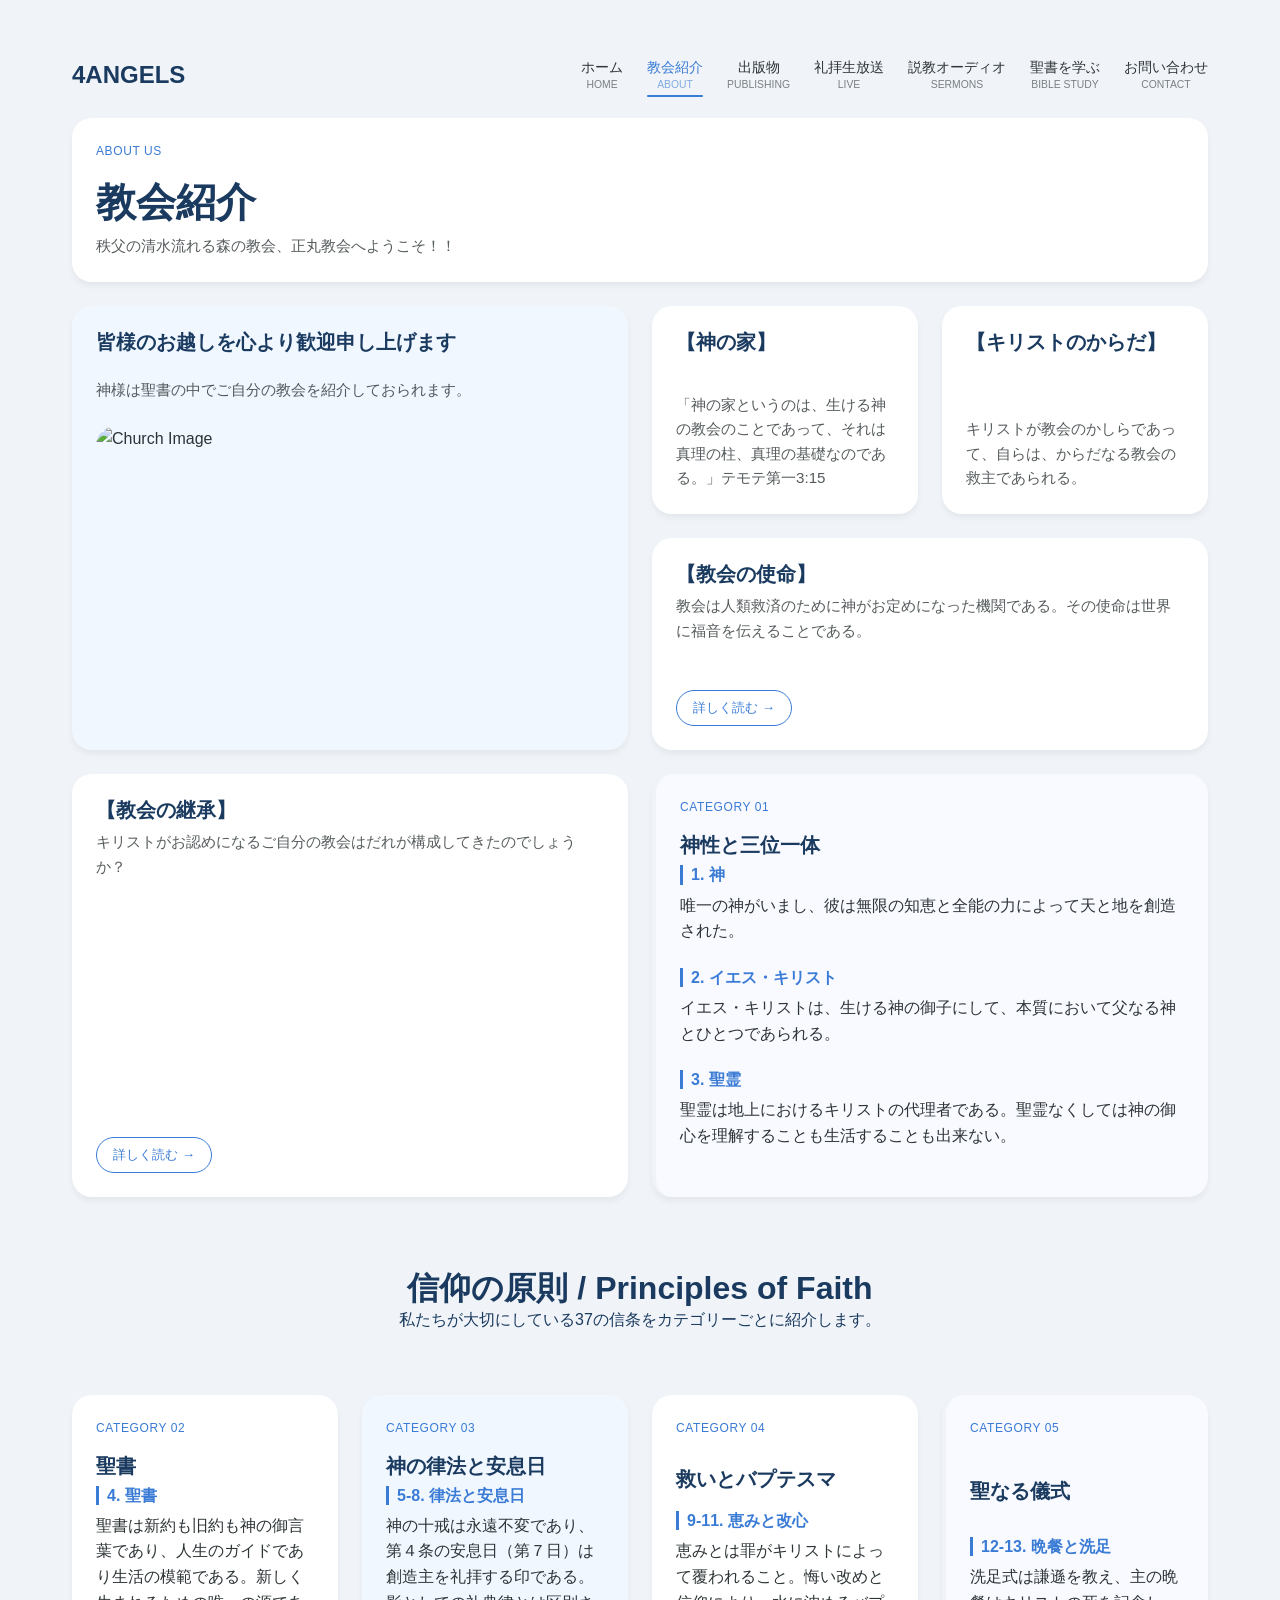
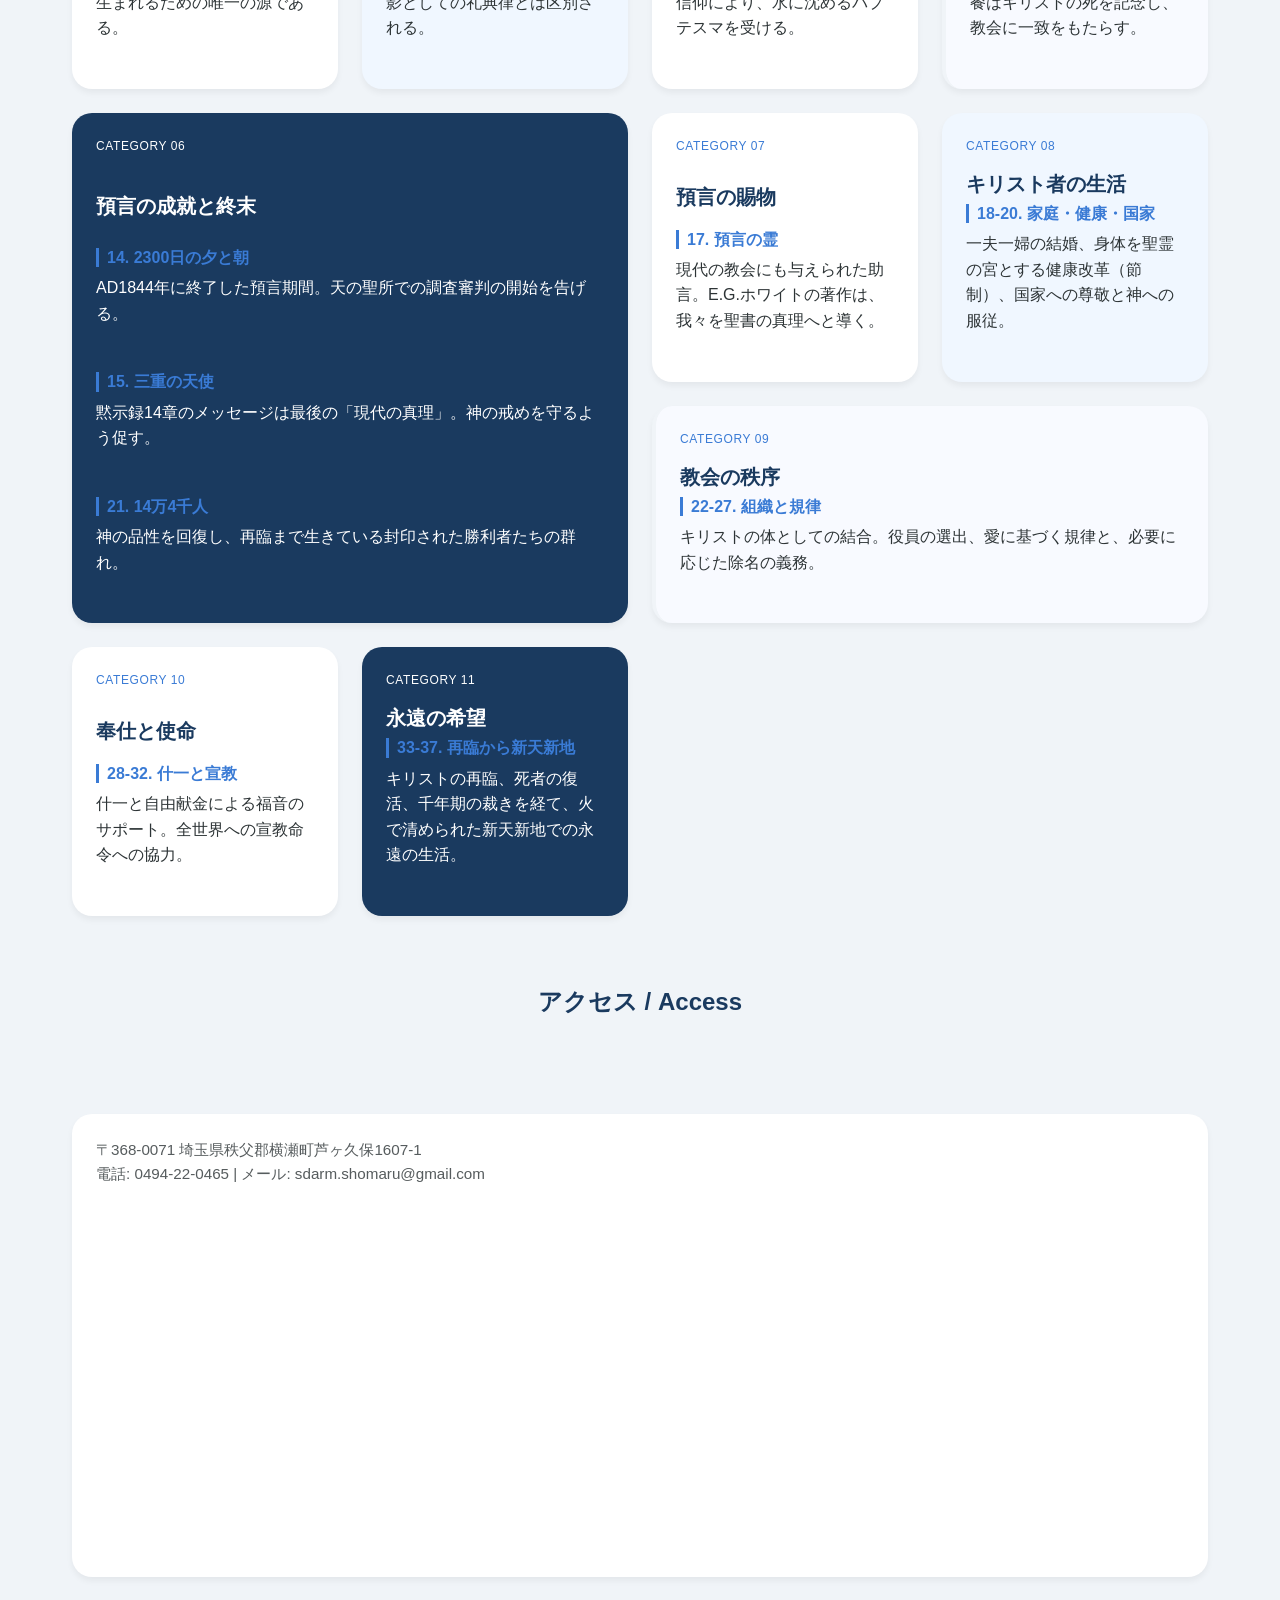
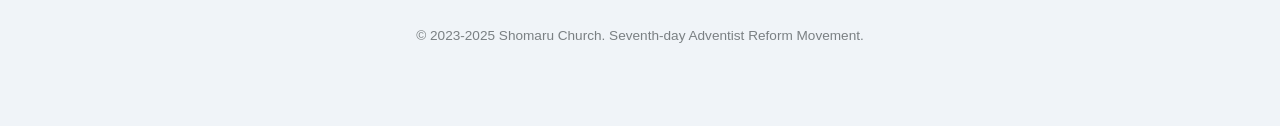
==== about.html @ 918a6962 "🎨 Palette: Add active state to navigation links Co-authored-by: Alartist40 <219597649+Alartist40@use" ====
<!DOCTYPE html>
<html lang="ja">
<head>
    <meta charset="UTF-8">
    <meta name="viewport" content="width=device-width, initial-scale=1.0">
    <title>教会紹介 | About Us - 正丸教会</title>
    <link rel="stylesheet" href="css/base.css">
    <link rel="stylesheet" href="css/layout.css">
    <link rel="stylesheet" href="css/components.css">
    <link rel="preconnect" href="https://fonts.googleapis.com">
    <link rel="preconnect" href="https://fonts.gstatic.com" crossorigin>
    <link href="https://fonts.googleapis.com/css2?family=Shippori+Mincho:wght@400;700&display=swap" rel="stylesheet">
    <style>
        .principle-item {
            margin-bottom: 1.5rem;
        }
        .principle-item h4 {
            color: var(--secondary-color);
            border-left: 3px solid var(--secondary-color);
            padding-left: 0.5rem;
            margin-bottom: 0.5rem;
        }
        .section-header {
            grid-column: span 4;
            margin-top: 3rem;
            margin-bottom: 1rem;
            color: var(--primary-color);
            text-align: center;
        }
        @media (max-width: 992px) {
            .section-header { grid-column: span 2; }
        }
        @media (max-width: 600px) {
            .section-header { grid-column: span 1; }
        }
    </style>
</head>
<body>
    <div class="container">
        <header class="main-header">
            <nav class="main-nav" aria-label="Main Navigation">
                <a href="index.html" class="nav-logo">4ANGELS</a>
                <button class="menu-toggle" aria-label="Toggle Menu" aria-expanded="false">
                    <span></span>
                    <span></span>
                    <span></span>
                </button>
                <ul class="nav-links">
                    <li><a href="index.html" class="nav-link">ホーム<span class="en">Home</span></a></li>
                    <li><a href="about.html" class="nav-link active" aria-current="page">教会紹介<span class="en">About</span></a></li>
                    <li><a href="publishing.html" class="nav-link">出版物<span class="en">Publishing</span></a></li>
                    <li><a href="live.html" class="nav-link">礼拝生放送<span class="en">Live</span></a></li>
                    <li><a href="audio.html" class="nav-link">説教オーディオ<span class="en">Sermons</span></a></li>
                    <li><a href="study.html" class="nav-link">聖書を学ぶ<span class="en">Bible Study</span></a></li>
                    <li><a href="contact.html" class="nav-link">お問い合わせ<span class="en">Contact</span></a></li>
                </ul>
            </nav>
        </header>

        <main class="bento-grid">
            <!-- Title Tile -->
            <section class="bento-tile span-4">
                <span class="tile-category">About Us</span>
                <h1 class="tile-title" style="font-size: 2.5rem;">教会紹介</h1>
                <p class="tile-description">秩父の清水流れる森の教会、正丸教会へようこそ！！</p>
            </section>

            <!-- Main Intro -->
            <section class="bento-tile span-2 row-2 tile-blue-tint">
                <h2 class="tile-title">皆様のお越しを心より歓迎申し上げます</h2>
                <p class="tile-description" style="margin-top: 1rem;">神様は聖書の中でご自分の教会を紹介しておられます。</p>
                <img src="https://4angels.jp/wp-content/uploads/2023/07/IMG_1026.jpg" alt="Church Image" style="margin-top: 1.5rem; border-radius: var(--radius); width: 100%; object-fit: cover; height: 300px;">
            </section>

            <!-- Mission: House of God -->
            <section class="bento-tile">
                <h3 class="tile-title">【神の家】</h3>
                <p class="tile-description">「神の家というのは、生ける神の教会のことであって、それは真理の柱、真理の基礎なのである。」テモテ第一3:15</p>
            </section>

            <!-- Mission: Body of Christ -->
            <section class="bento-tile">
                <h3 class="tile-title">【キリストのからだ】</h3>
                <p class="tile-description">キリストが教会のかしらであって、自らは、からだなる教会の救主であられる。</p>
            </section>

            <!-- Mission: Church Mission -->
            <section class="bento-tile span-2" id="tile-mission">
                <h3 class="tile-title">【教会の使命】</h3>
                <p class="tile-description">教会は人類救済のために神がお定めになった機関である。その使命は世界に福音を伝えることである。</p>
                <div class="tile-footer">
                    <button class="btn-more toggle-btn" data-target="tile-mission">詳しく読む →</button>
                </div>
                <div class="disclosure-content">
                    <p>「それは今、天上にあるもろもろの支配や権威が、教会をとおして、神の多種多様な知恵を知るに至るためであって、わたしたちの主キリスト・イエスにあって実現された神の永遠の目的にそうものである。」エペソ3:10, 11</p>
                    <p>「教会は人類救済のために神がお定めになった機関である。教会は奉仕するために組織された。その使命は世界に福音を伝えることである。教会を通して神の満ちあふれる豊かさを世界に反映させることが、神のはじめからのご計画であった。暗やみから驚くべき光に招き入れられた教会員たちは、神の栄光をあらわさなければならない。教会はキリストの恵みに富んだ宝庫であり、教会を通して神の愛がついには『天上にあるもろもろの支配や権威』に対してさえも十分明らかに示されるのである（エペソ3:10）。……</p>
                </div>
            </section>

            <!-- Succession -->
            <section class="bento-tile span-2" id="tile-succession">
                <h3 class="tile-title">【教会の継承】</h3>
                <p class="tile-description">キリストがお認めになるご自分の教会はだれが構成してきたのでしょうか？</p>
                <div class="tile-footer">
                    <button class="btn-more toggle-btn" data-target="tile-succession">詳しく読む →</button>
                </div>
                <div class="disclosure-content">
                    <p>神様が世のはじめから持っておられる教会は、どのように継承されてきたのでしょうか？</p>
                    <p>自分たちこそ、神の民だと自称していた人々に、イエス様は次のように言われました。「もしアブラハムの子であるなら、アブラハムのわざをするがよい」（ヨハネ8:39）。キリストがお認めになるご自分の教会はだれが構成してきたのでしょうか？</p>
                    <p>「天から下ってきたパンは、先祖たちが食べたが死んでしまったようなものではない。このパンを食べる者は、いつまでも生きるであろう」。与えられたみ言葉を受け入れて残る者たちがこのお方の教会を構成してきたのです。</p>
                </div>
            </section>

            <div class="section-header">
                <h2 style="font-size: 2rem;">信仰の原則 / Principles of Faith</h2>
                <p>私たちが大切にしている37の信条をカテゴリーごとに紹介します。</p>
            </div>

            <!-- 1. Divine Nature -->
            <article class="bento-tile span-2 tile-accent-tint">
                <span class="tile-category">Category 01</span>
                <h3 class="tile-title">神性と三位一体</h3>
                <div class="principle-item">
                    <h4>1. 神</h4>
                    <p>唯一の神がいまし、彼は無限の知恵と全能の力によって天と地を創造された。</p>
                </div>
                <div class="principle-item">
                    <h4>2. イエス・キリスト</h4>
                    <p>イエス・キリストは、生ける神の御子にして、本質において父なる神とひとつであられる。</p>
                </div>
                <div class="principle-item">
                    <h4>3. 聖霊</h4>
                    <p>聖霊は地上におけるキリストの代理者である。聖霊なくしては神の御心を理解することも生活することも出来ない。</p>
                </div>
            </article>

            <!-- 2. The Word -->
            <article class="bento-tile span-1">
                <span class="tile-category">Category 02</span>
                <h3 class="tile-title">聖書</h3>
                <div class="principle-item">
                    <h4>4. 聖書</h4>
                    <p>聖書は新約も旧約も神の御言葉であり、人生のガイドであり生活の模範である。新しく生まれるための唯一の源である。</p>
                </div>
            </article>

            <!-- 3. The Law -->
            <article class="bento-tile span-1 tile-blue-tint">
                <span class="tile-category">Category 03</span>
                <h3 class="tile-title">神の律法と安息日</h3>
                <div class="principle-item">
                    <h4>5-8. 律法と安息日</h4>
                    <p>神の十戒は永遠不変であり、第４条の安息日（第７日）は創造主を礼拝する印である。影としての礼典律とは区別される。</p>
                </div>
            </article>

            <!-- 4. Salvation -->
            <article class="bento-tile span-1">
                <span class="tile-category">Category 04</span>
                <h3 class="tile-title">救いとバプテスマ</h3>
                <div class="principle-item">
                    <h4>9-11. 恵みと改心</h4>
                    <p>恵みとは罪がキリストによって覆われること。悔い改めと信仰により、水に沈めるバプテスマを受ける。</p>
                </div>
            </article>

            <!-- 5. Rites -->
            <article class="bento-tile span-1 tile-accent-tint">
                <span class="tile-category">Category 05</span>
                <h3 class="tile-title">聖なる儀式</h3>
                <div class="principle-item">
                    <h4>12-13. 晩餐と洗足</h4>
                    <p>洗足式は謙遜を教え、主の晩餐はキリストの死を記念し、教会に一致をもたらす。</p>
                </div>
            </article>

            <!-- 6. Prophecy -->
            <article class="bento-tile span-2 row-2 tile-dark">
                <span class="tile-category">Category 06</span>
                <h3 class="tile-title">預言の成就と終末</h3>
                <div class="principle-item">
                    <h4>14. 2300日の夕と朝</h4>
                    <p>AD1844年に終了した預言期間。天の聖所での調査審判の開始を告げる。</p>
                </div>
                <div class="principle-item">
                    <h4>15. 三重の天使</h4>
                    <p>黙示録14章のメッセージは最後の「現代の真理」。神の戒めを守るよう促す。</p>
                </div>
                <div class="principle-item">
                    <h4>21. 14万4千人</h4>
                    <p>神の品性を回復し、再臨まで生きている封印された勝利者たちの群れ。</p>
                </div>
            </article>

            <!-- 7. Spiritual Gifts -->
            <article class="bento-tile span-1">
                <span class="tile-category">Category 07</span>
                <h3 class="tile-title">預言の賜物</h3>
                <div class="principle-item">
                    <h4>17. 預言の霊</h4>
                    <p>現代の教会にも与えられた助言。E.G.ホワイトの著作は、我々を聖書の真理へと導く。</p>
                </div>
            </article>

            <!-- 8. Living -->
            <article class="bento-tile span-1 tile-blue-tint">
                <span class="tile-category">Category 08</span>
                <h3 class="tile-title">キリスト者の生活</h3>
                <div class="principle-item">
                    <h4>18-20. 家庭・健康・国家</h4>
                    <p>一夫一婦の結婚、身体を聖霊の宮とする健康改革（節制）、国家への尊敬と神への服従。</p>
                </div>
            </article>

            <!-- 9. Church -->
            <article class="bento-tile span-2 tile-accent-tint">
                <span class="tile-category">Category 09</span>
                <h3 class="tile-title">教会の秩序</h3>
                <div class="principle-item">
                    <h4>22-27. 組織と規律</h4>
                    <p>キリストの体としての結合。役員の選出、愛に基づく規律と、必要に応じた除名の義務。</p>
                </div>
            </article>

            <!-- 10. Stewardship -->
            <article class="bento-tile span-1">
                <span class="tile-category">Category 10</span>
                <h3 class="tile-title">奉仕と使命</h3>
                <div class="principle-item">
                    <h4>28-32. 什一と宣教</h4>
                    <p>什一と自由献金による福音のサポート。全世界への宣教命令への協力。</p>
                </div>
            </article>

            <!-- 11. Hope -->
            <article class="bento-tile span-1 tile-dark">
                <span class="tile-category">Category 11</span>
                <h3 class="tile-title">永遠の希望</h3>
                <div class="principle-item">
                    <h4>33-37. 再臨から新天新地</h4>
                    <p>キリストの再臨、死者の復活、千年期の裁きを経て、火で清められた新天新地での永遠の生活。</p>
                </div>
            </article>

            <div class="section-header">
                <h2>アクセス / Access</h2>
            </div>

            <!-- Map -->
            <section class="bento-tile span-4 row-2">
                <div class="tile-description" style="margin-bottom: 1rem;">
                    〒368-0071 埼玉県秩父郡横瀬町芦ヶ久保1607-1<br>
                    電話: 0494-22-0465 | メール: sdarm.shomaru@gmail.com
                </div>
                <iframe src="https://www.google.com/maps/embed?pb=!1m18!1m12!1m3!1d769.4935678435997!2d139.15051526960332!3d35.96286399828111!2m3!1f0!2f0!3f0!3m2!1i1024!2i768!4f13.1!3m3!1m2!1s0x601eccc36af17951%3A0x287862fe4cfcc1bc!2sSeventh%20Day%20Adobenchisutokaikakuundoshomaru%20Church!5e1!3m2!1sko!2sjp!4v1690075946219!5m2!1sko!2sjp" width="100%" height="350" style="border:0; border-radius: var(--radius);" allowfullscreen="" loading="lazy"></iframe>
            </section>
        </main>

        <footer class="main-footer">
            <p>&copy; 2023-2025 Shomaru Church. Seventh-day Adventist Reform Movement.</p>
        </footer>
    </div>

    <script src="js/navigation.js"></script>
    <script src="js/interactions.js"></script>
</body>
</html>
---- css/base.css ----
:root {
    /* Color Palette */
    --primary-color: #1a3a5f;
    --secondary-color: #3a7bd5;
    --accent-color: #f0f4f8;
    --text-color: #2d3436;
    --bg-color: #ffffff;
    --tile-bg: #ffffff;
    --tile-shadow: rgba(0, 0, 0, 0.05);
    --tile-hover-shadow: rgba(0, 0, 0, 0.1);

    /* Typography */
    --font-ui: -apple-system, BlinkMacSystemFont, "Segoe UI", "Hiragino Kaku Gothic ProN", "Meiryo", sans-serif;
    --font-content: "Shippori Mincho", serif;

    /* Spacing */
    --gap: 1.5rem;
    --radius: 1.25rem;
}

/* Reset */
*, *::before, *::after {
    box-sizing: border-box;
    margin: 0;
    padding: 0;
}

html {
    font-size: 16px;
    scroll-behavior: smooth;
}

body {
    font-family: var(--font-ui);
    color: var(--text-color);
    background-color: var(--accent-color);
    line-height: 1.6;
    overflow-x: hidden;
}

a {
    text-decoration: none;
    color: inherit;
    transition: color 0.3s ease;
}

ul {
    list-style: none;
}

img {
    max-width: 100%;
    display: block;
}

h1, h2, h3, h4, h5, h6 {
    line-height: 1.2;
}

/* Accessibility */
:focus-visible {
    outline: 3px solid var(--secondary-color);
    outline-offset: 4px;
    border-radius: 4px;
}

.sr-only {
    position: absolute;
    width: 1px;
    height: 1px;
    padding: 0;
    margin: -1px;
    overflow: hidden;
    clip: rect(0, 0, 0, 0);
    white-space: nowrap;
    border: 0;
}

@media (prefers-reduced-motion: reduce) {
    *, *::before, *::after {
        animation-duration: 0.01ms !important;
        animation-iteration-count: 1 !important;
        transition-duration: 0.01ms !important;
        scroll-behavior: auto !important;
    }
}
---- css/layout.css ----
.container {
    max-width: 1200px;
    margin: 0 auto;
    padding: 2rem;
}

.bento-grid {
    display: grid;
    grid-template-columns: repeat(4, 1fr);
    grid-auto-rows: minmax(150px, auto);
    gap: var(--gap);
    grid-auto-flow: dense;
}

/* Bento Tile Base */
.bento-tile {
    background-color: var(--tile-bg);
    border-radius: var(--radius);
    padding: 1.5rem;
    box-shadow: 0 4px 6px var(--tile-shadow);
    transition: transform 0.3s ease, box-shadow 0.3s ease;
    display: flex;
    flex-direction: column;
    justify-content: space-between;
    overflow: hidden;
}

.bento-tile:hover {
    transform: translateY(-5px);
    box-shadow: 0 10px 15px var(--tile-hover-shadow);
}

/* Reveal Animation */
.pre-reveal {
    opacity: 0;
    transform: translateY(20px);
    transition: opacity 0.6s ease-out, transform 0.6s ease-out;
}

.reveal {
    opacity: 1;
    transform: translateY(0);
}

/* Grid Spans */
.span-2 { grid-column: span 2; }
.span-3 { grid-column: span 3; }
.span-4 { grid-column: span 4; }

.row-2 { grid-row: span 2; }
.row-3 { grid-row: span 3; }

/* Mobile Adjustments */
@media (max-width: 992px) {
    .bento-grid {
        grid-template-columns: repeat(2, 1fr);
    }
    .span-3, .span-4 { grid-column: span 2; }
}

@media (max-width: 600px) {
    .container {
        padding: 1rem;
    }
    .bento-grid {
        grid-template-columns: 1fr;
        grid-auto-rows: auto;
    }
    .span-2, .span-3, .span-4 { grid-column: span 1; }
    .row-2, .row-3 { grid-row: span 1; }
}

/* Inline Disclosure / Expansion */
.bento-tile.expanded {
    grid-column: 1 / -1;
    grid-row: auto;
    z-index: 10;
}

.disclosure-content {
    max-height: 0;
    overflow: hidden;
    transition: max-height 0.8s cubic-bezier(0.4, 0, 0.2, 1), opacity 0.5s ease;
    opacity: 0;
    line-height: 1.8;
}

.bento-tile.expanded .disclosure-content {
    max-height: 5000px; /* Large enough for content */
    opacity: 1;
    margin-top: 2rem;
    padding-top: 2rem;
    border-top: 1px solid var(--accent-color);
}

.disclosure-content h2, .disclosure-content h3 {
    color: var(--primary-color);
    margin-bottom: 1.5rem;
}

.disclosure-content p {
    margin-bottom: 1rem;
}

.disclosure-content ul, .disclosure-content ol {
    margin-bottom: 1.5rem;
    padding-left: 1.5rem;
}

.disclosure-content li {
    margin-bottom: 0.5rem;
}

.hidden-content {
    display: none;
}
---- css/components.css ----
/* Navigation */
.main-nav {
    display: flex;
    justify-content: space-between;
    align-items: center;
    padding: 1.5rem 0;
}

.nav-logo {
    font-size: 1.5rem;
    font-weight: 700;
    color: var(--primary-color);
}

.nav-links {
    display: flex;
    gap: 1.5rem;
}

.nav-link {
    display: flex;
    flex-direction: column;
    align-items: center;
    font-size: 0.85rem;
    font-weight: 500;
    color: var(--text-color);
}

.nav-link .en {
    font-size: 0.65rem;
    text-transform: uppercase;
    opacity: 0.6;
    margin-top: -2px;
}

.nav-link:hover,
.nav-link.active {
    color: var(--secondary-color);
}

.nav-link.active {
    position: relative;
}

.nav-link.active::after {
    content: '';
    position: absolute;
    bottom: -4px;
    width: 100%;
    height: 2px;
    background-color: var(--secondary-color);
    border-radius: 2px;
}

/* Bento Tile Content */
.tile-title {
    font-size: 1.25rem;
    font-weight: 700;
    margin-bottom: 0.5rem;
    color: var(--primary-color);
}

.tile-category {
    font-size: 0.75rem;
    text-transform: uppercase;
    letter-spacing: 0.05em;
    color: var(--secondary-color);
    margin-bottom: 1rem;
    display: block;
}

.tile-description {
    font-size: 0.95rem;
    opacity: 0.8;
}

.tile-footer {
    margin-top: auto;
    padding-top: 1rem;
    display: flex;
    justify-content: space-between;
    align-items: center;
}

.btn-icon {
    width: 32px;
    height: 32px;
    border-radius: 50%;
    background-color: var(--accent-color);
    display: flex;
    align-items: center;
    justify-content: center;
    transition: background-color 0.3s ease;
}

.bento-tile:hover .btn-icon {
    background-color: var(--secondary-color);
    color: white;
}

/* Image Tile */
.tile-image {
    position: absolute;
    top: 0;
    left: 0;
    width: 100%;
    height: 100%;
    object-fit: cover;
    z-index: 0;
    transition: transform 0.5s ease;
}

.bento-tile.has-image {
    position: relative;
    color: white;
}

.bento-tile.has-image .tile-content {
    position: relative;
    z-index: 1;
    height: 100%;
    display: flex;
    flex-direction: column;
    justify-content: flex-end;
    background: linear-gradient(transparent, rgba(0,0,0,0.7));
    padding: 1.5rem;
    margin: -1.5rem; /* Offset tile padding */
}

.bento-tile.has-image .tile-title {
    color: white;
}

.bento-tile.has-image .tile-category {
    color: rgba(255,255,255,0.8);
}

.bento-tile.has-image:hover .tile-image {
    transform: scale(1.05);
}

/* Footer */
.main-footer {
    text-align: center;
    padding: 3rem 0;
    opacity: 0.6;
    font-size: 0.85rem;
}

/* Button & Link Styles */
.btn-more {
    background: none;
    border: 1px solid var(--secondary-color);
    color: var(--secondary-color);
    padding: 0.5rem 1rem;
    border-radius: 20px;
    cursor: pointer;
    font-weight: 500;
    transition: all 0.3s ease;
    text-decoration: none;
    display: inline-block;
}

.btn-more:hover {
    background-color: var(--secondary-color);
    color: white;
}

/* Specific Bento Variations */
.tile-blue-tint {
    background-color: #f0f7ff;
}

.tile-accent-tint {
    background-color: #f8faff;
    border-left: 4px solid var(--accent-color);
}

.tile-dark {
    background-color: var(--primary-color);
    color: white;
}

.tile-dark .tile-title,
.tile-dark .tile-description,
.tile-dark .tile-category,
.tile-dark .year-header {
    color: white !important;
}

/* Mobile Menu Toggle */
.menu-toggle {
    display: none;
    flex-direction: column;
    gap: 5px;
    cursor: pointer;
    background: none;
    border: none;
    padding: 0;
}

.menu-toggle span {
    width: 25px;
    height: 3px;
    background-color: var(--primary-color);
    border-radius: 2px;
}

@media (max-width: 768px) {
    .nav-links {
        display: none;
        position: fixed;
        top: 0;
        right: 0;
        height: 100vh;
        width: 70%;
        background-color: var(--bg-color);
        flex-direction: column;
        justify-content: center;
        align-items: center;
        z-index: 100;
        box-shadow: -5px 0 15px rgba(0,0,0,0.1);
    }

    .nav-links.active {
        display: flex;
    }

    .menu-toggle {
        display: flex;
        z-index: 101;
    }
}
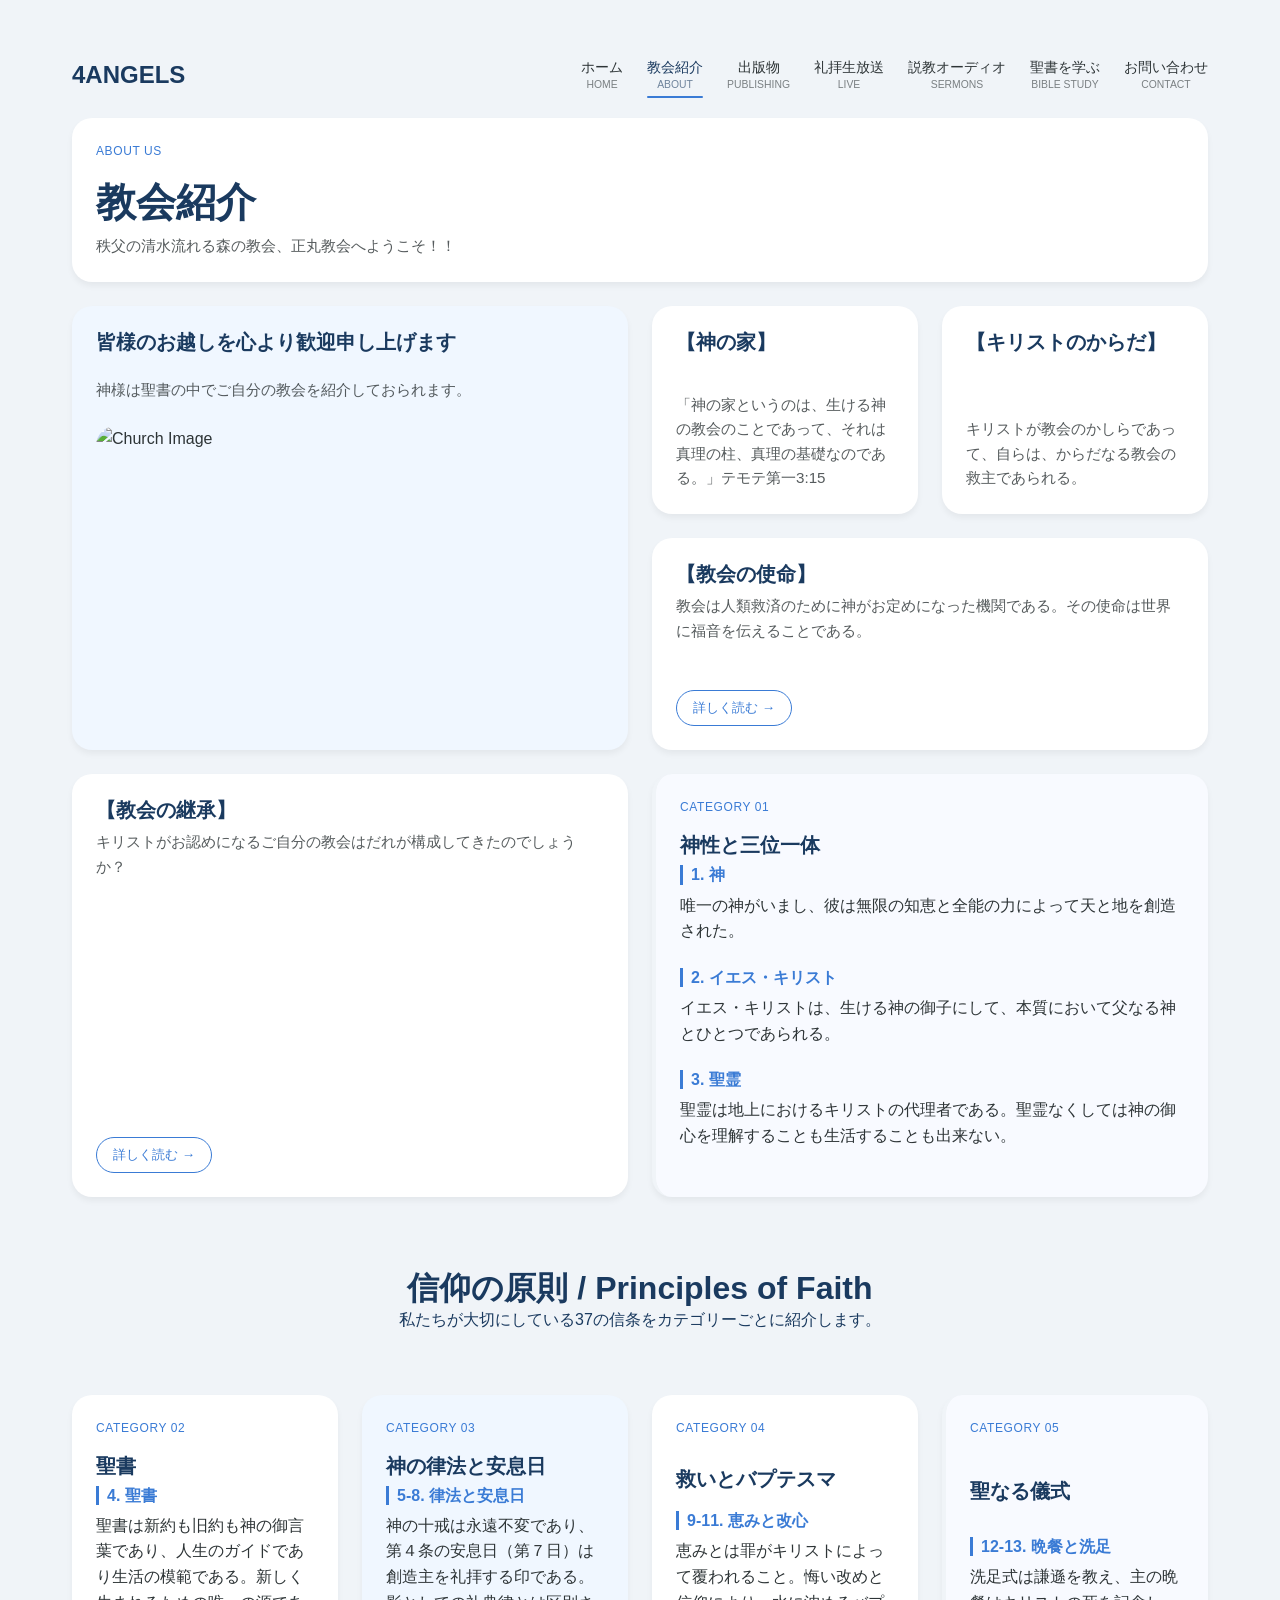
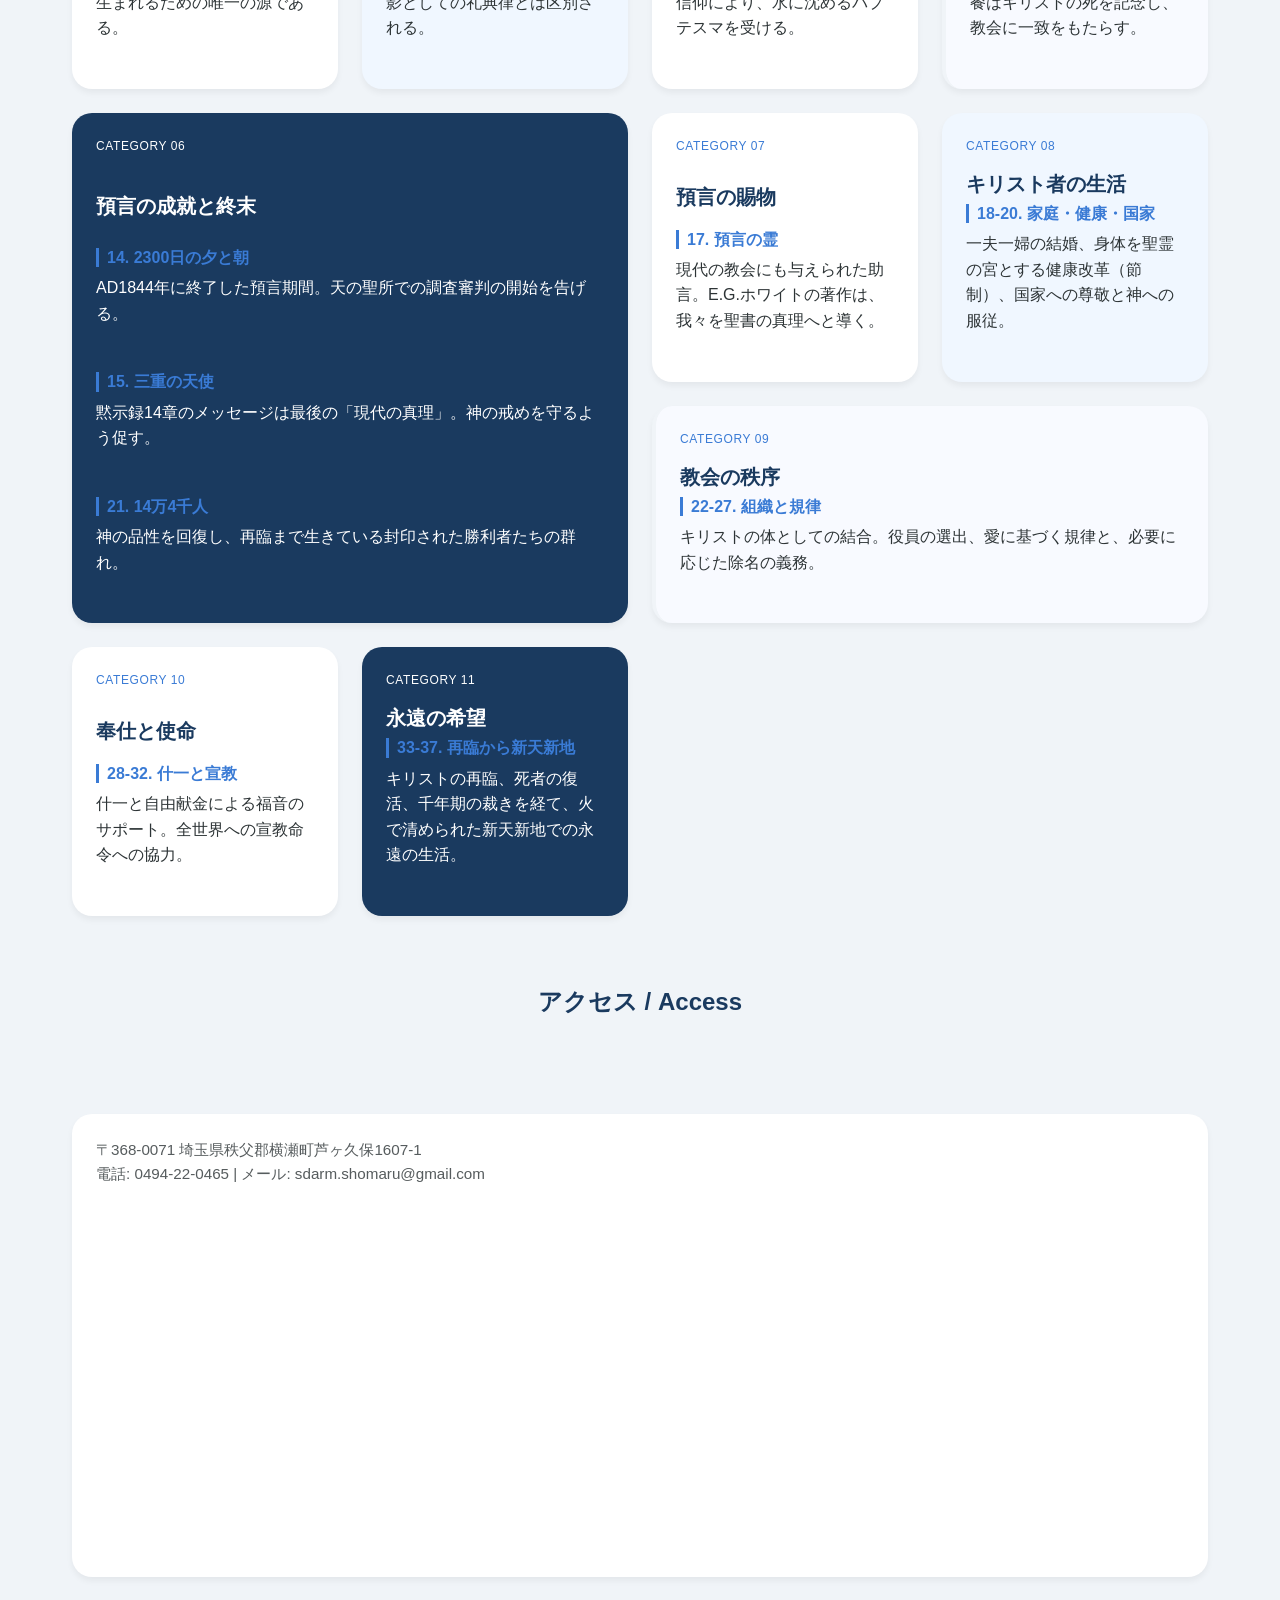
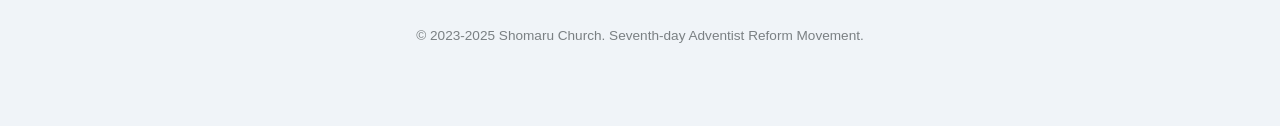
==== commit 6fc1ef0d: "feat: implement semantic and high-contrast navigation active states Added aria-current="page" to act" ====
--- a/css/components.css
+++ b/css/components.css
@@ -33,19 +33,20 @@
     margin-top: -2px;
 }
 
-.nav-link:hover,
+.nav-link:hover {
+    color: var(--secondary-color);
+}
+
 .nav-link.active {
-    color: var(--secondary-color);
-}
-
-.nav-link.active {
+    color: var(--primary-color);
     position: relative;
 }
 
 .nav-link.active::after {
     content: '';
     position: absolute;
-    bottom: -4px;
+    bottom: -5px;
+    left: 0;
     width: 100%;
     height: 2px;
     background-color: var(--secondary-color);
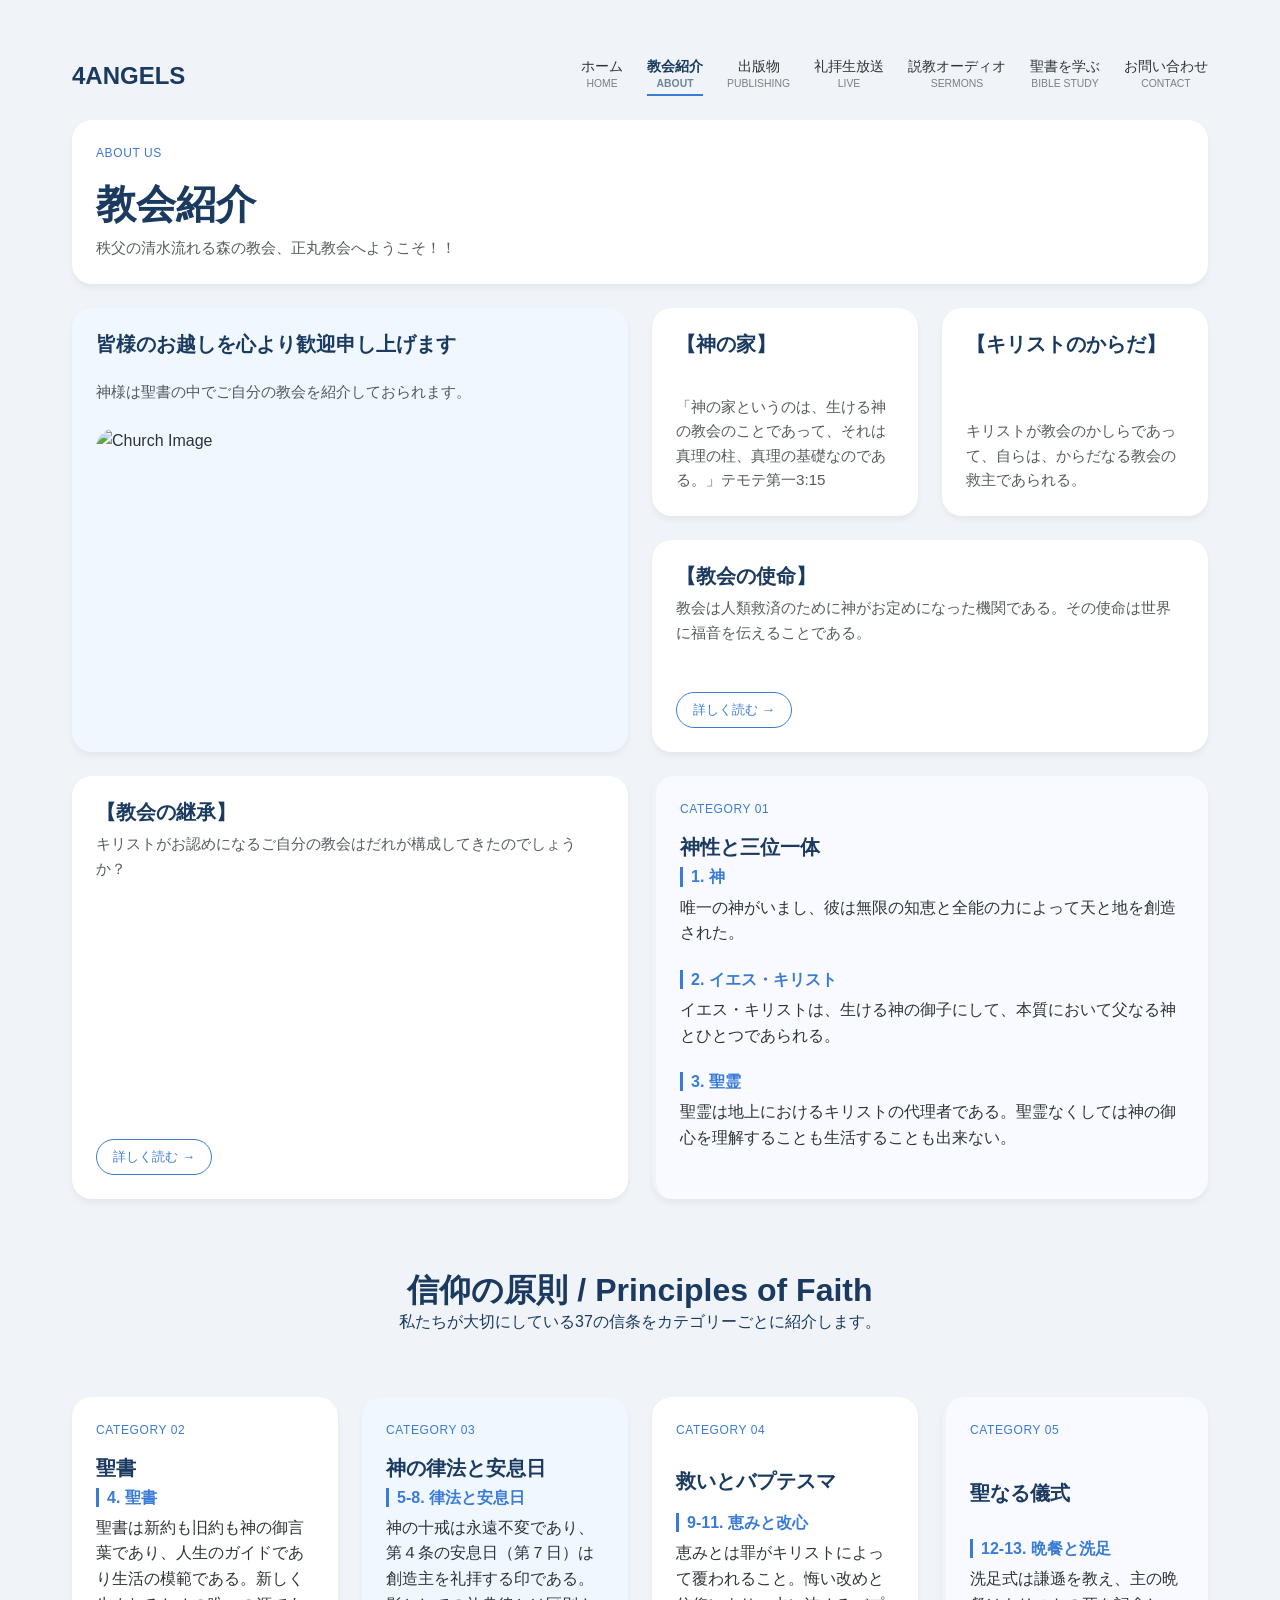
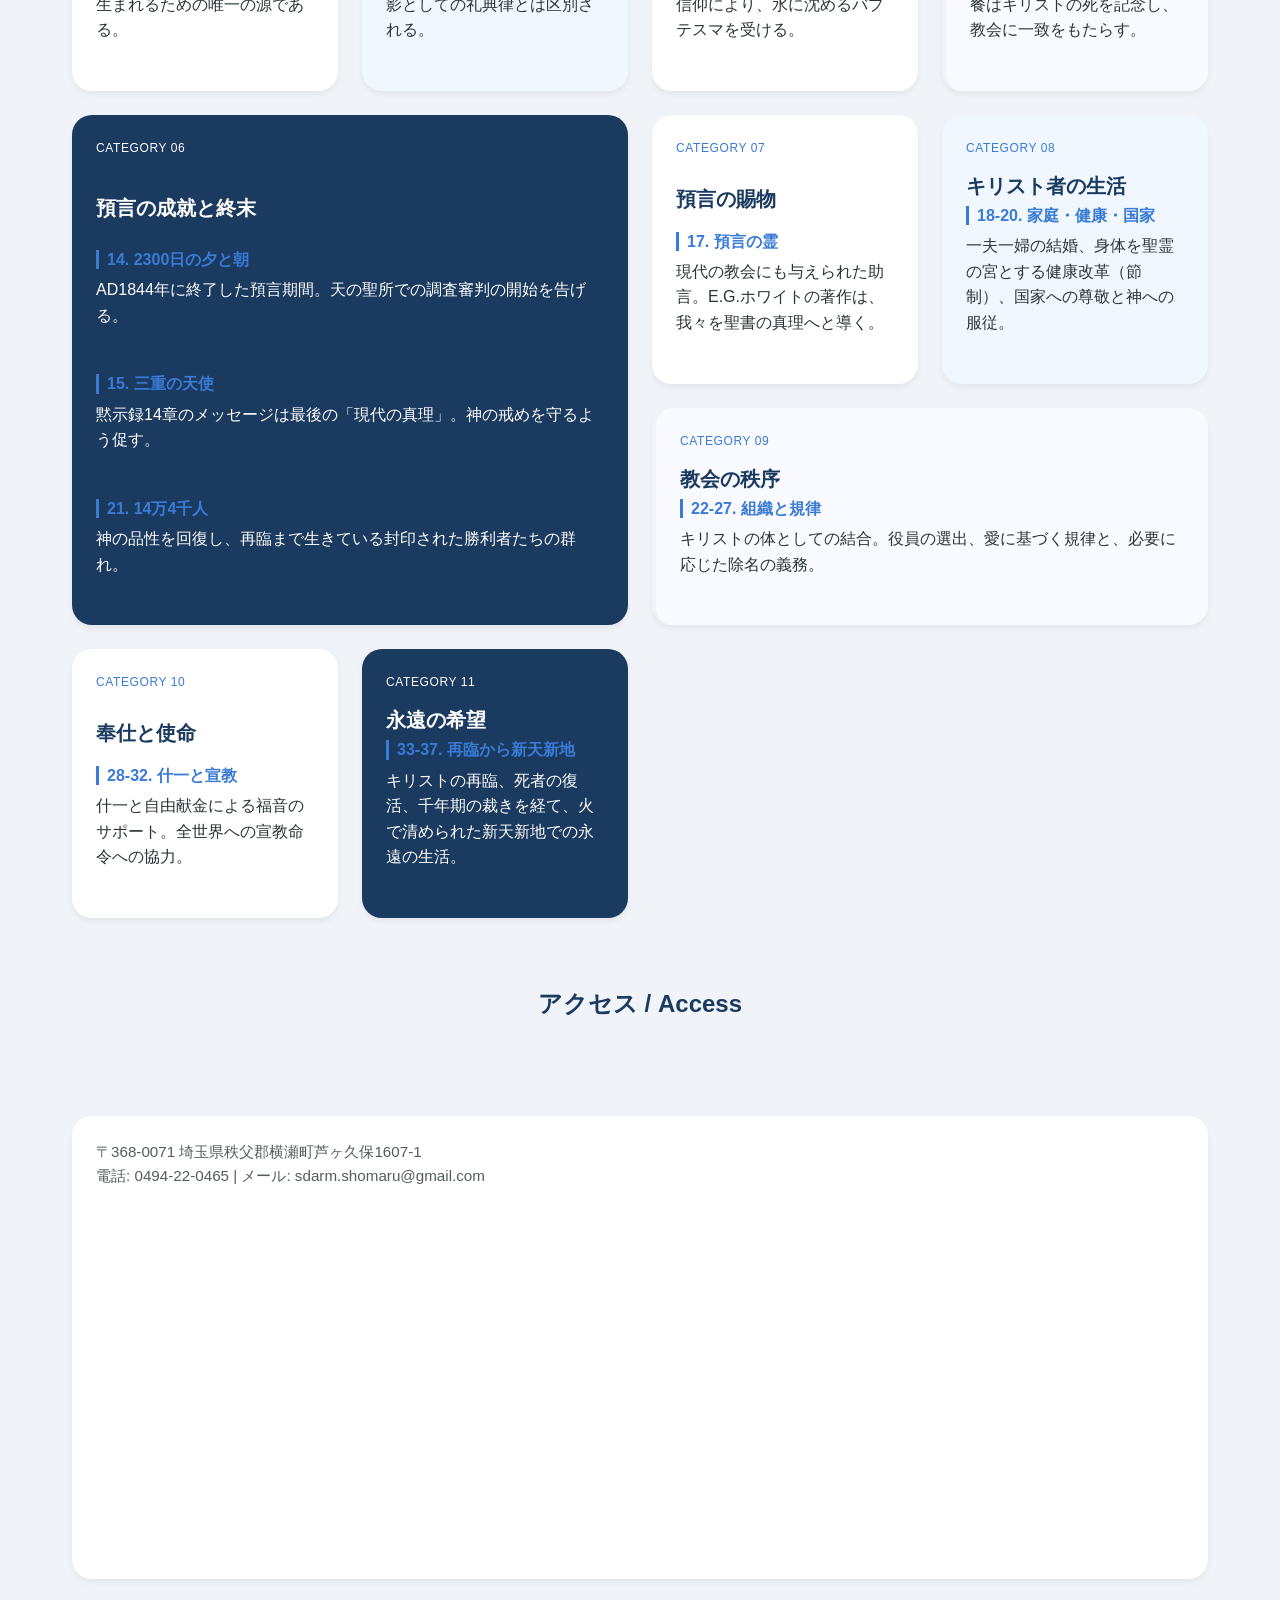
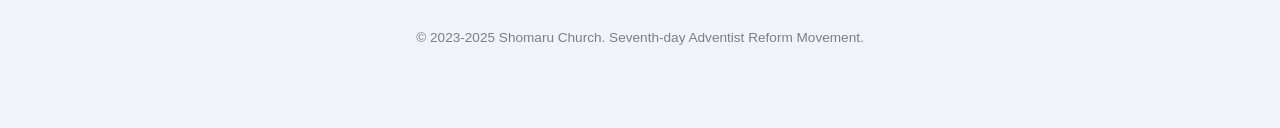
==== commit bd080598: "🎨 Palette: Navigation and Bento Disclosure Accessibility Improvements Implemented micro-UX enhanceme" ====
--- a/about.html
+++ b/about.html
@@ -89,9 +89,9 @@
                 <h3 class="tile-title">【教会の使命】</h3>
                 <p class="tile-description">教会は人類救済のために神がお定めになった機関である。その使命は世界に福音を伝えることである。</p>
                 <div class="tile-footer">
-                    <button class="btn-more toggle-btn" data-target="tile-mission">詳しく読む →</button>
-                </div>
-                <div class="disclosure-content">
+                    <button class="btn-more toggle-btn" data-target="tile-mission" aria-expanded="false" aria-controls="tile-mission-content">詳しく読む →</button>
+                </div>
+                <div class="disclosure-content" id="tile-mission-content">
                     <p>「それは今、天上にあるもろもろの支配や権威が、教会をとおして、神の多種多様な知恵を知るに至るためであって、わたしたちの主キリスト・イエスにあって実現された神の永遠の目的にそうものである。」エペソ3:10, 11</p>
                     <p>「教会は人類救済のために神がお定めになった機関である。教会は奉仕するために組織された。その使命は世界に福音を伝えることである。教会を通して神の満ちあふれる豊かさを世界に反映させることが、神のはじめからのご計画であった。暗やみから驚くべき光に招き入れられた教会員たちは、神の栄光をあらわさなければならない。教会はキリストの恵みに富んだ宝庫であり、教会を通して神の愛がついには『天上にあるもろもろの支配や権威』に対してさえも十分明らかに示されるのである（エペソ3:10）。……</p>
                 </div>
@@ -102,9 +102,9 @@
                 <h3 class="tile-title">【教会の継承】</h3>
                 <p class="tile-description">キリストがお認めになるご自分の教会はだれが構成してきたのでしょうか？</p>
                 <div class="tile-footer">
-                    <button class="btn-more toggle-btn" data-target="tile-succession">詳しく読む →</button>
-                </div>
-                <div class="disclosure-content">
+                    <button class="btn-more toggle-btn" data-target="tile-succession" aria-expanded="false" aria-controls="tile-succession-content">詳しく読む →</button>
+                </div>
+                <div class="disclosure-content" id="tile-succession-content">
                     <p>神様が世のはじめから持っておられる教会は、どのように継承されてきたのでしょうか？</p>
                     <p>自分たちこそ、神の民だと自称していた人々に、イエス様は次のように言われました。「もしアブラハムの子であるなら、アブラハムのわざをするがよい」（ヨハネ8:39）。キリストがお認めになるご自分の教会はだれが構成してきたのでしょうか？</p>
                     <p>「天から下ってきたパンは、先祖たちが食べたが死んでしまったようなものではない。このパンを食べる者は、いつまでも生きるであろう」。与えられたみ言葉を受け入れて残る者たちがこのお方の教会を構成してきたのです。</p>
--- a/css/components.css
+++ b/css/components.css
@@ -39,18 +39,9 @@
 
 .nav-link.active {
     color: var(--primary-color);
-    position: relative;
-}
-
-.nav-link.active::after {
-    content: '';
-    position: absolute;
-    bottom: -5px;
-    left: 0;
-    width: 100%;
-    height: 2px;
-    background-color: var(--secondary-color);
-    border-radius: 2px;
+    font-weight: 700;
+    border-bottom: 2px solid var(--secondary-color);
+    padding-bottom: 2px;
 }
 
 /* Bento Tile Content */
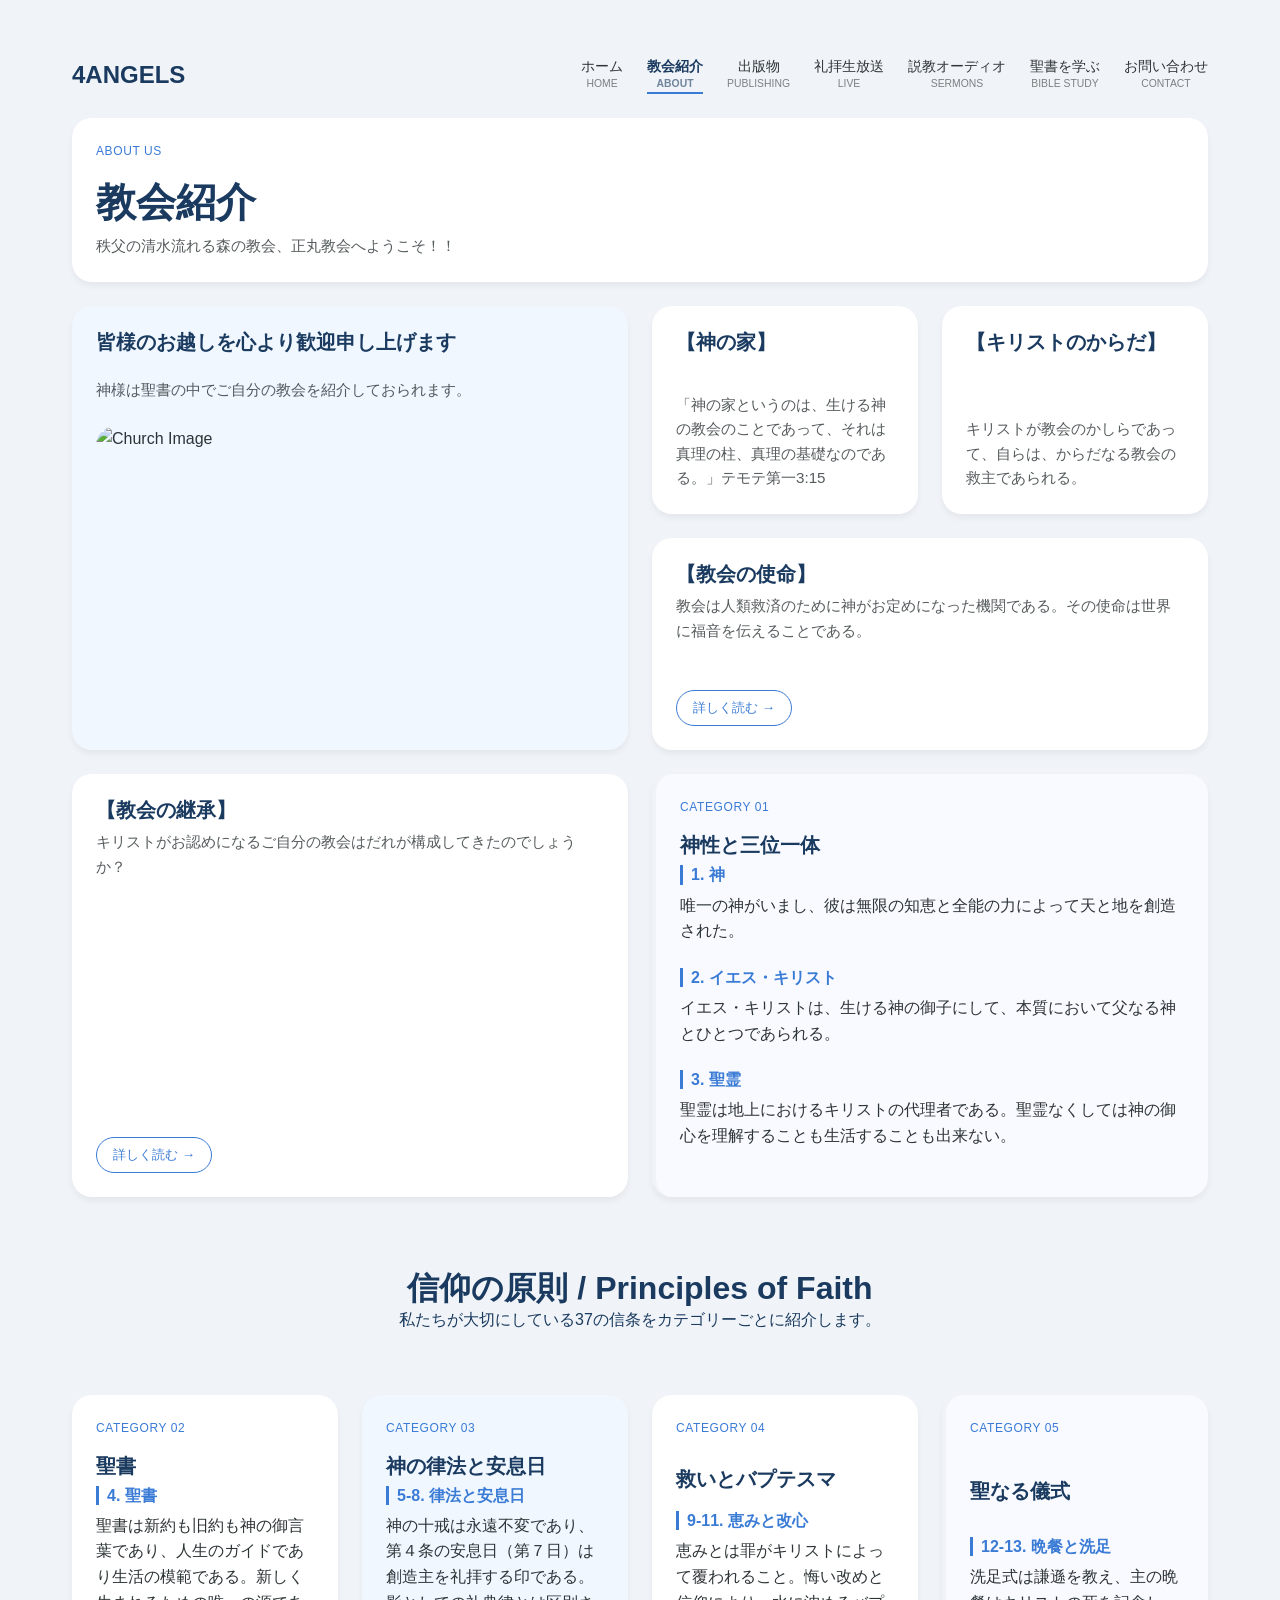
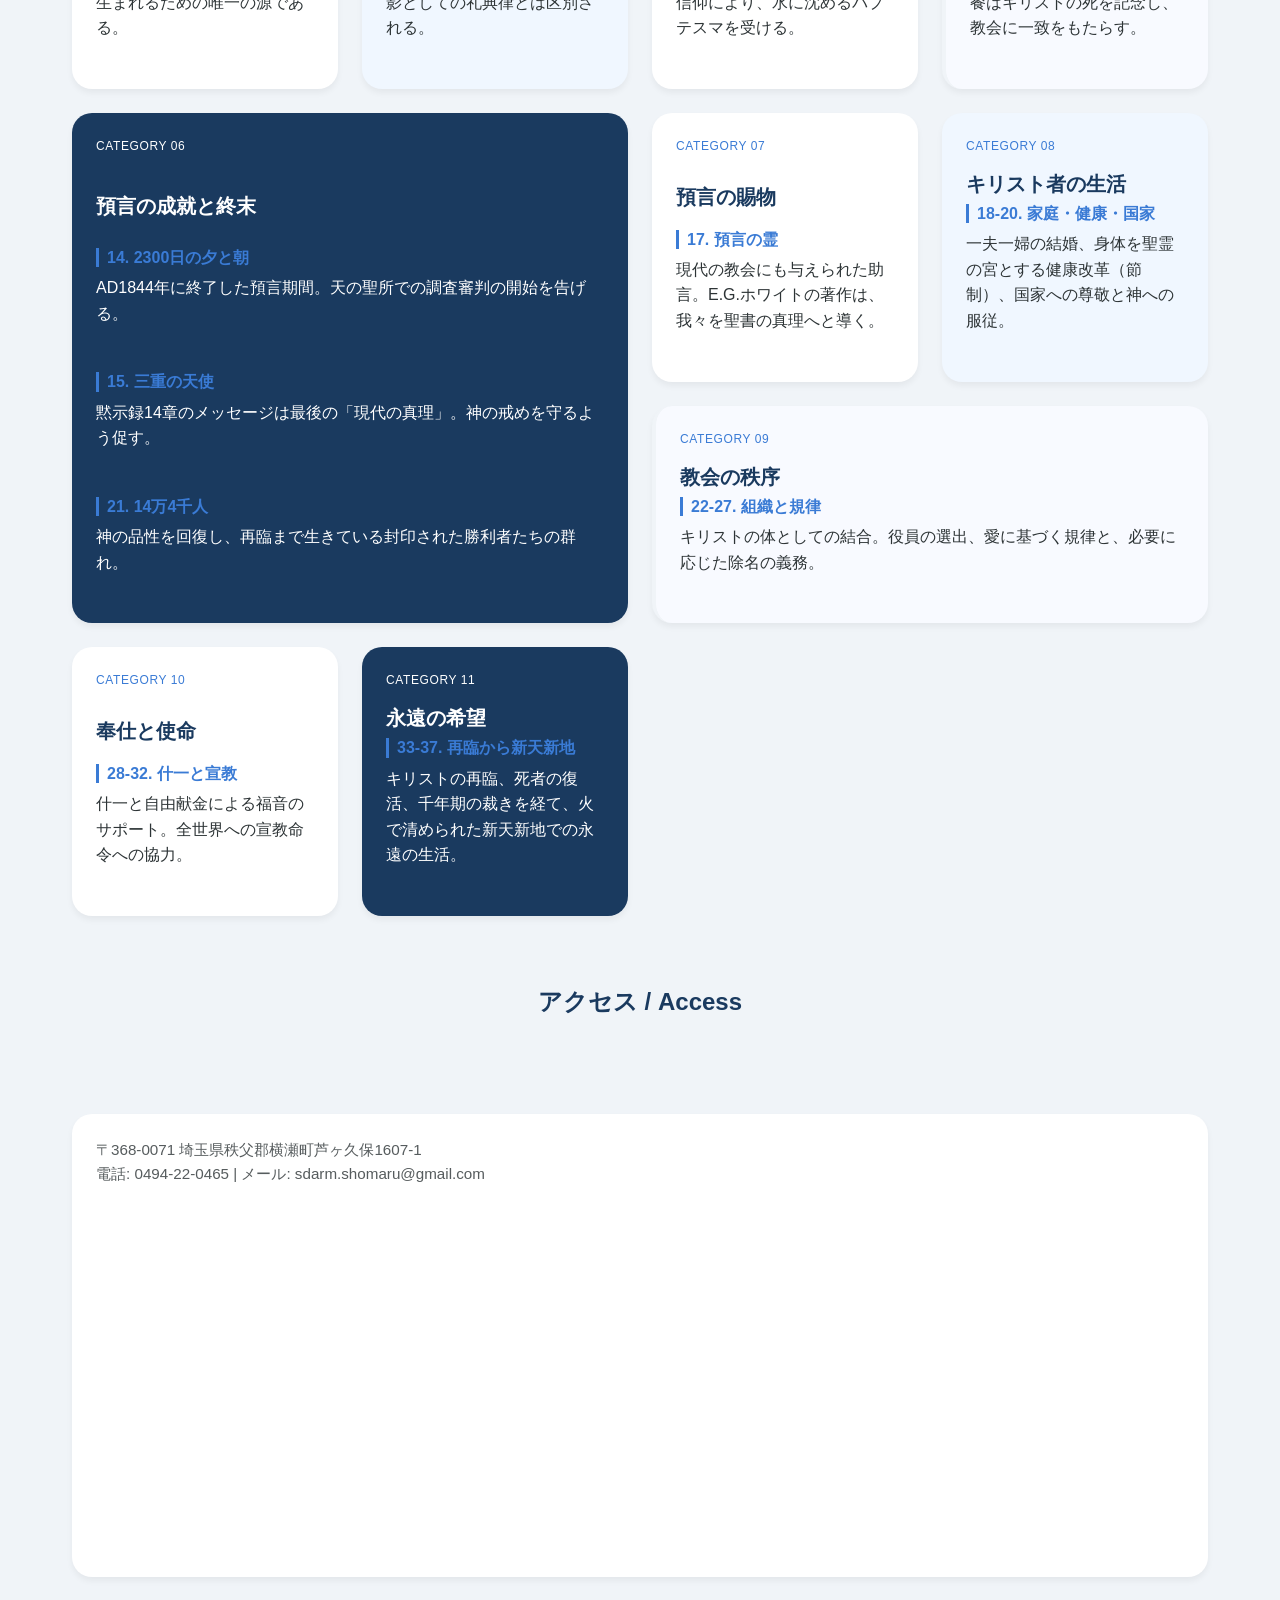
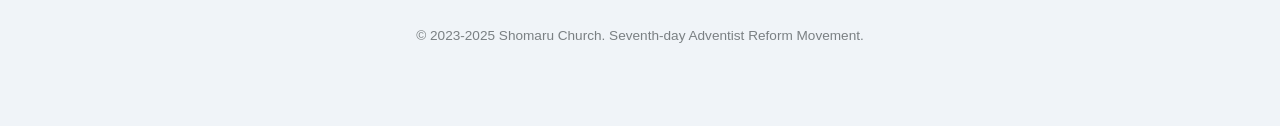
==== commit 8799c18d: "feat: add semantic and visual active states to navigation - Added aria-current="page" to the active " ====
--- a/about.html
+++ b/about.html
@@ -89,9 +89,9 @@
                 <h3 class="tile-title">【教会の使命】</h3>
                 <p class="tile-description">教会は人類救済のために神がお定めになった機関である。その使命は世界に福音を伝えることである。</p>
                 <div class="tile-footer">
-                    <button class="btn-more toggle-btn" data-target="tile-mission" aria-expanded="false" aria-controls="tile-mission-content">詳しく読む →</button>
-                </div>
-                <div class="disclosure-content" id="tile-mission-content">
+                    <button class="btn-more toggle-btn" data-target="tile-mission">詳しく読む →</button>
+                </div>
+                <div class="disclosure-content">
                     <p>「それは今、天上にあるもろもろの支配や権威が、教会をとおして、神の多種多様な知恵を知るに至るためであって、わたしたちの主キリスト・イエスにあって実現された神の永遠の目的にそうものである。」エペソ3:10, 11</p>
                     <p>「教会は人類救済のために神がお定めになった機関である。教会は奉仕するために組織された。その使命は世界に福音を伝えることである。教会を通して神の満ちあふれる豊かさを世界に反映させることが、神のはじめからのご計画であった。暗やみから驚くべき光に招き入れられた教会員たちは、神の栄光をあらわさなければならない。教会はキリストの恵みに富んだ宝庫であり、教会を通して神の愛がついには『天上にあるもろもろの支配や権威』に対してさえも十分明らかに示されるのである（エペソ3:10）。……</p>
                 </div>
@@ -102,9 +102,9 @@
                 <h3 class="tile-title">【教会の継承】</h3>
                 <p class="tile-description">キリストがお認めになるご自分の教会はだれが構成してきたのでしょうか？</p>
                 <div class="tile-footer">
-                    <button class="btn-more toggle-btn" data-target="tile-succession" aria-expanded="false" aria-controls="tile-succession-content">詳しく読む →</button>
-                </div>
-                <div class="disclosure-content" id="tile-succession-content">
+                    <button class="btn-more toggle-btn" data-target="tile-succession">詳しく読む →</button>
+                </div>
+                <div class="disclosure-content">
                     <p>神様が世のはじめから持っておられる教会は、どのように継承されてきたのでしょうか？</p>
                     <p>自分たちこそ、神の民だと自称していた人々に、イエス様は次のように言われました。「もしアブラハムの子であるなら、アブラハムのわざをするがよい」（ヨハネ8:39）。キリストがお認めになるご自分の教会はだれが構成してきたのでしょうか？</p>
                     <p>「天から下ってきたパンは、先祖たちが食べたが死んでしまったようなものではない。このパンを食べる者は、いつまでも生きるであろう」。与えられたみ言葉を受け入れて残る者たちがこのお方の教会を構成してきたのです。</p>
--- a/css/components.css
+++ b/css/components.css
@@ -41,7 +41,6 @@
     color: var(--primary-color);
     font-weight: 700;
     border-bottom: 2px solid var(--secondary-color);
-    padding-bottom: 2px;
 }
 
 /* Bento Tile Content */
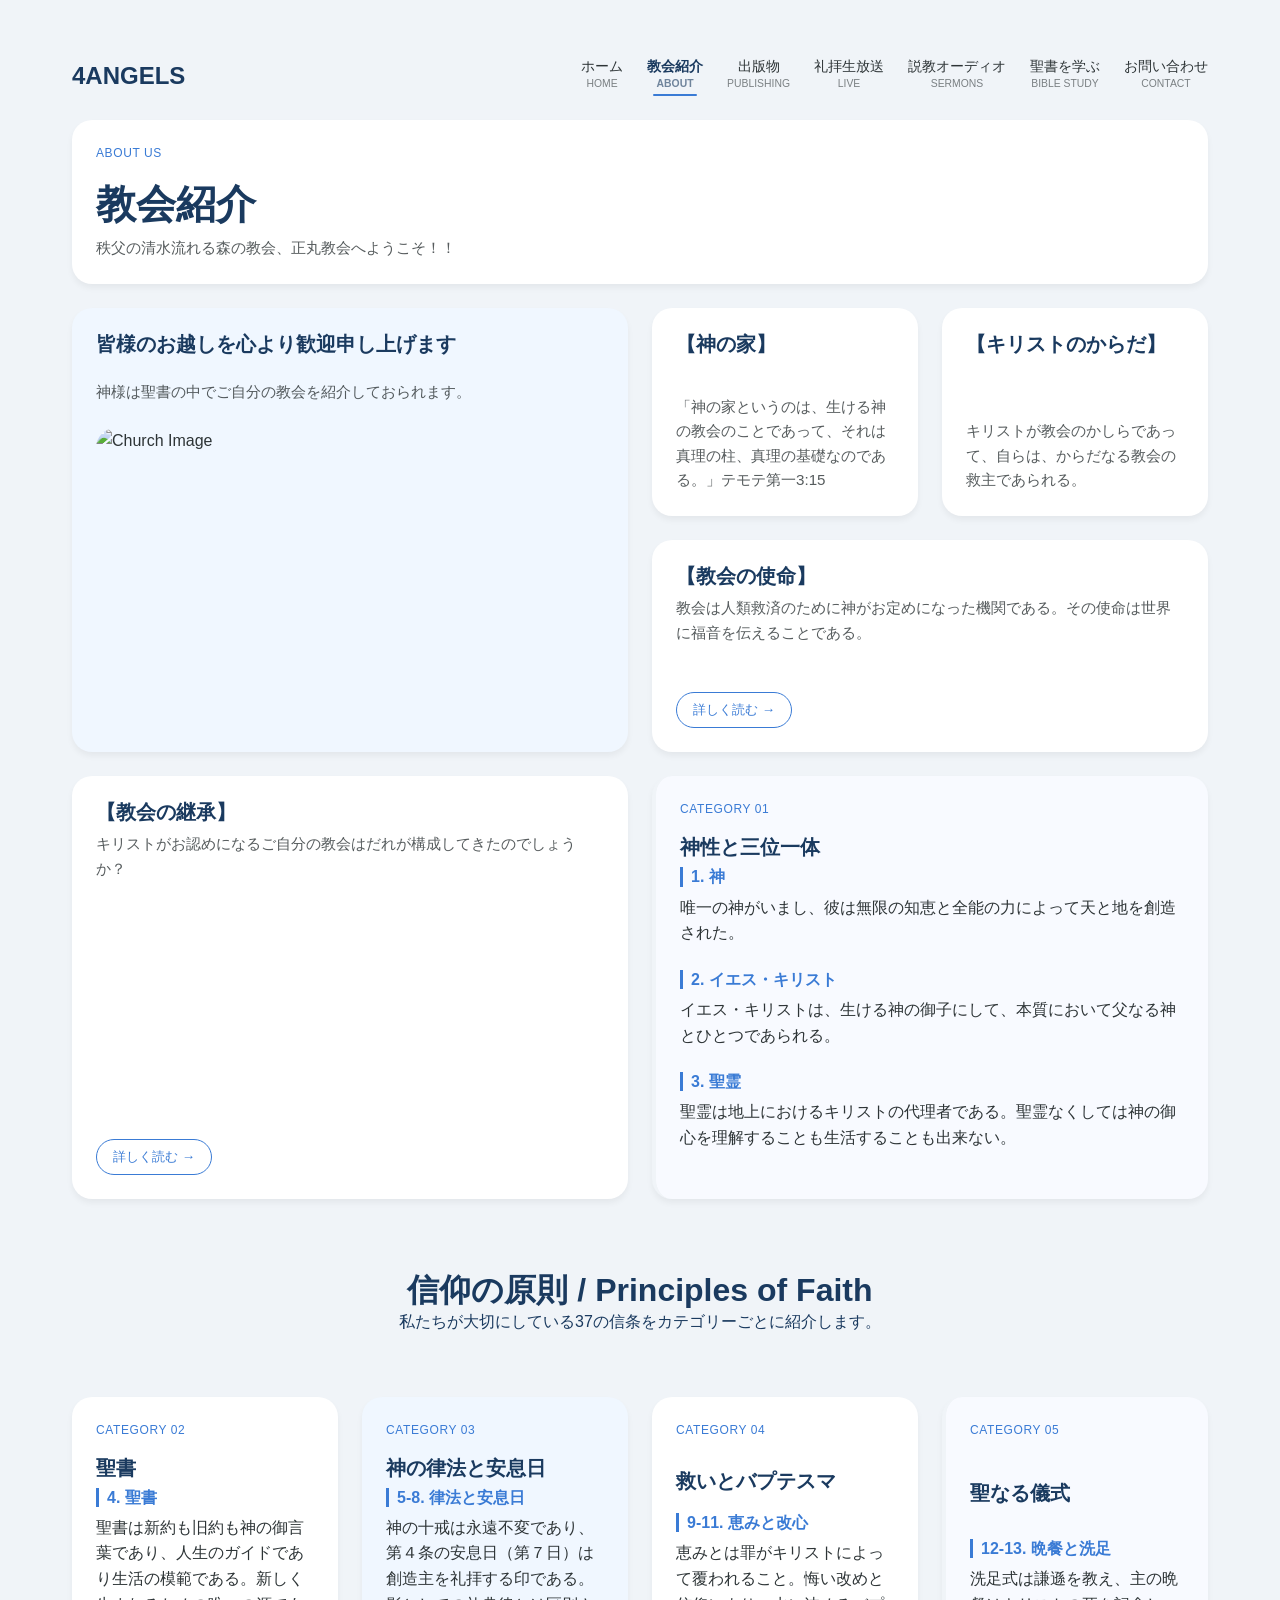
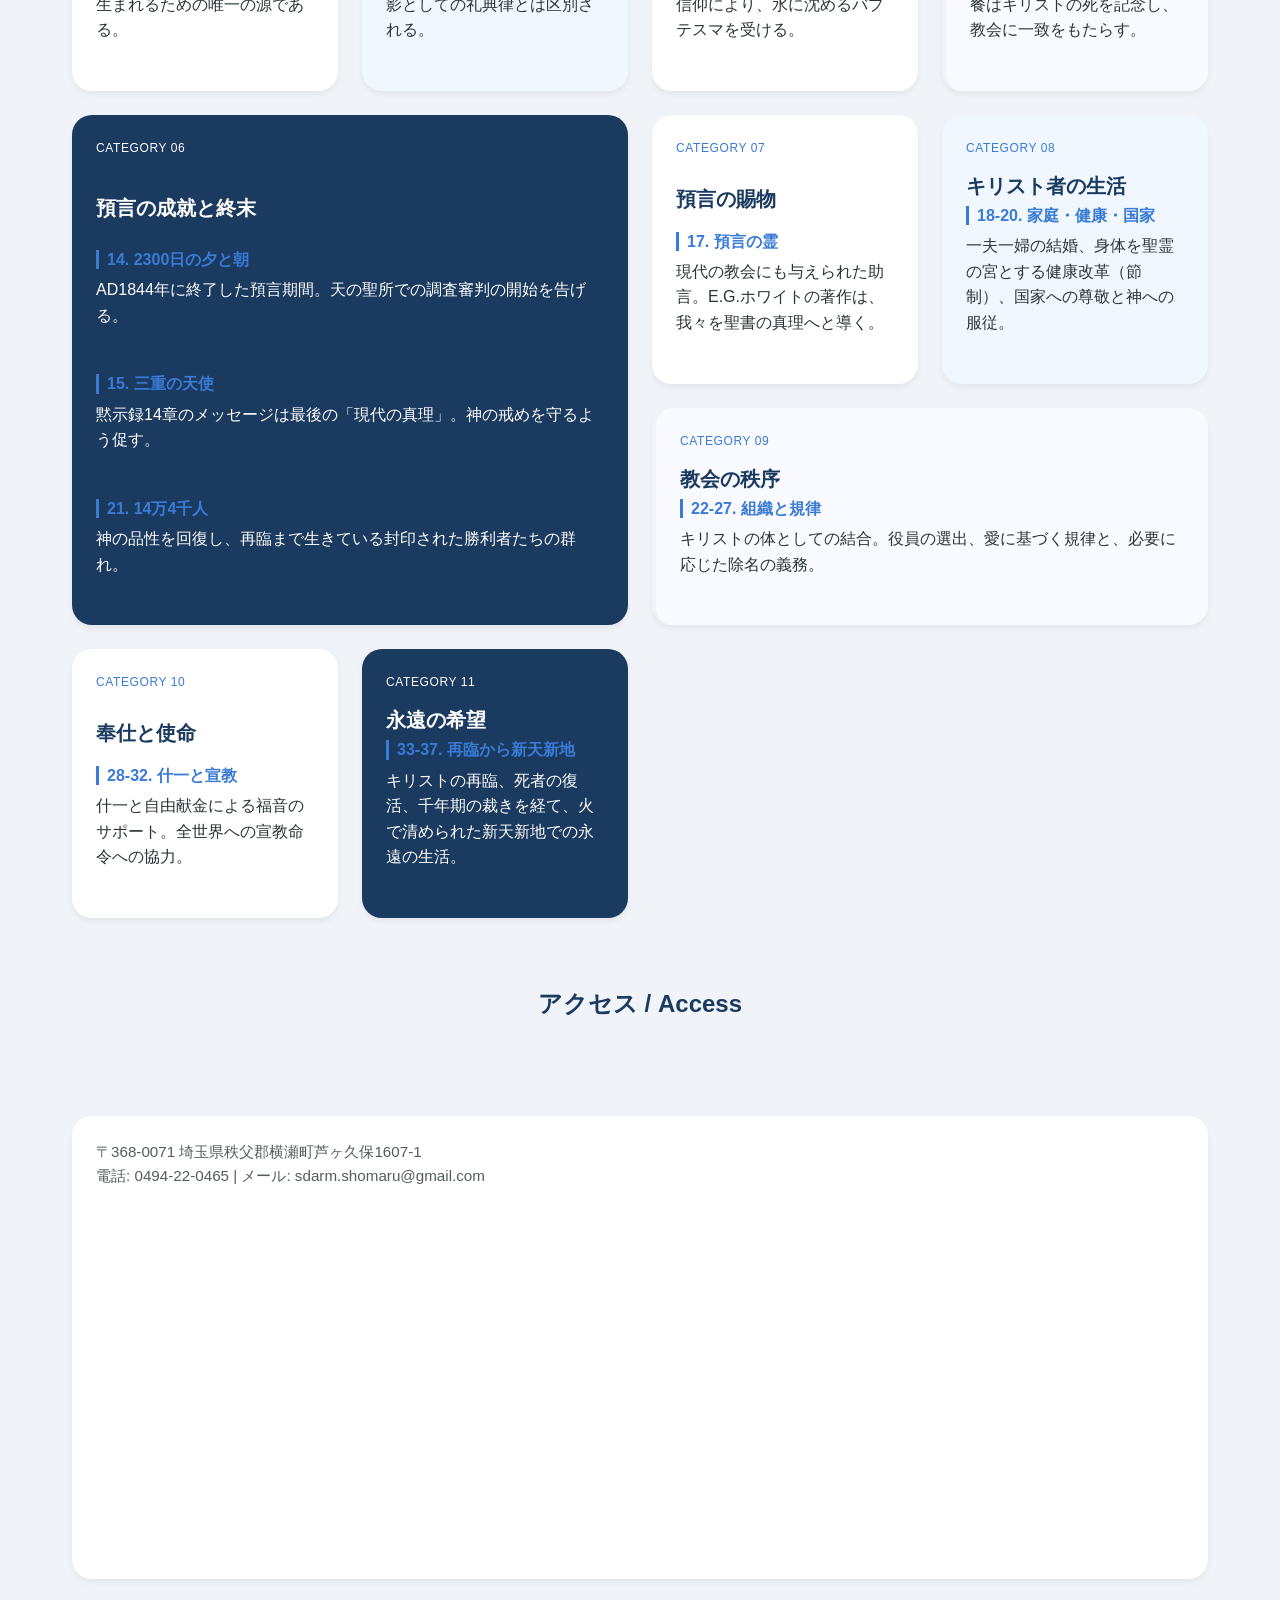
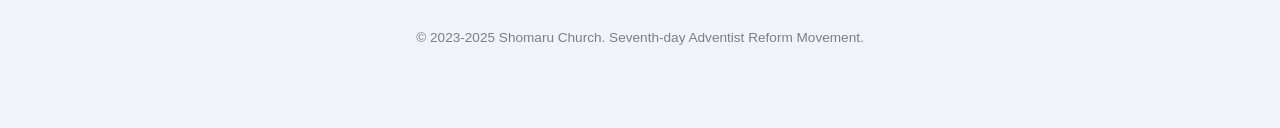
==== commit 697c72b5: "🎨 Palette: Implement Navigation Active State Pattern This change improves accessibility and user exp" ====
--- a/about.html
+++ b/about.html
@@ -47,7 +47,7 @@
                 </button>
                 <ul class="nav-links">
                     <li><a href="index.html" class="nav-link">ホーム<span class="en">Home</span></a></li>
-                    <li><a href="about.html" class="nav-link active" aria-current="page">教会紹介<span class="en">About</span></a></li>
+                    <li><a href="about.html" class="nav-link" aria-current="page">教会紹介<span class="en">About</span></a></li>
                     <li><a href="publishing.html" class="nav-link">出版物<span class="en">Publishing</span></a></li>
                     <li><a href="live.html" class="nav-link">礼拝生放送<span class="en">Live</span></a></li>
                     <li><a href="audio.html" class="nav-link">説教オーディオ<span class="en">Sermons</span></a></li>
--- a/css/components.css
+++ b/css/components.css
@@ -24,6 +24,24 @@
     font-size: 0.85rem;
     font-weight: 500;
     color: var(--text-color);
+    position: relative;
+    padding-bottom: 4px;
+}
+
+.nav-link[aria-current="page"] {
+    font-weight: 700;
+    color: var(--primary-color);
+}
+
+.nav-link[aria-current="page"]::after {
+    content: '';
+    position: absolute;
+    bottom: 0;
+    left: 10%;
+    width: 80%;
+    height: 2px;
+    background-color: var(--secondary-color);
+    border-radius: 2px;
 }
 
 .nav-link .en {
@@ -35,12 +53,6 @@
 
 .nav-link:hover {
     color: var(--secondary-color);
-}
-
-.nav-link.active {
-    color: var(--primary-color);
-    font-weight: 700;
-    border-bottom: 2px solid var(--secondary-color);
 }
 
 /* Bento Tile Content */
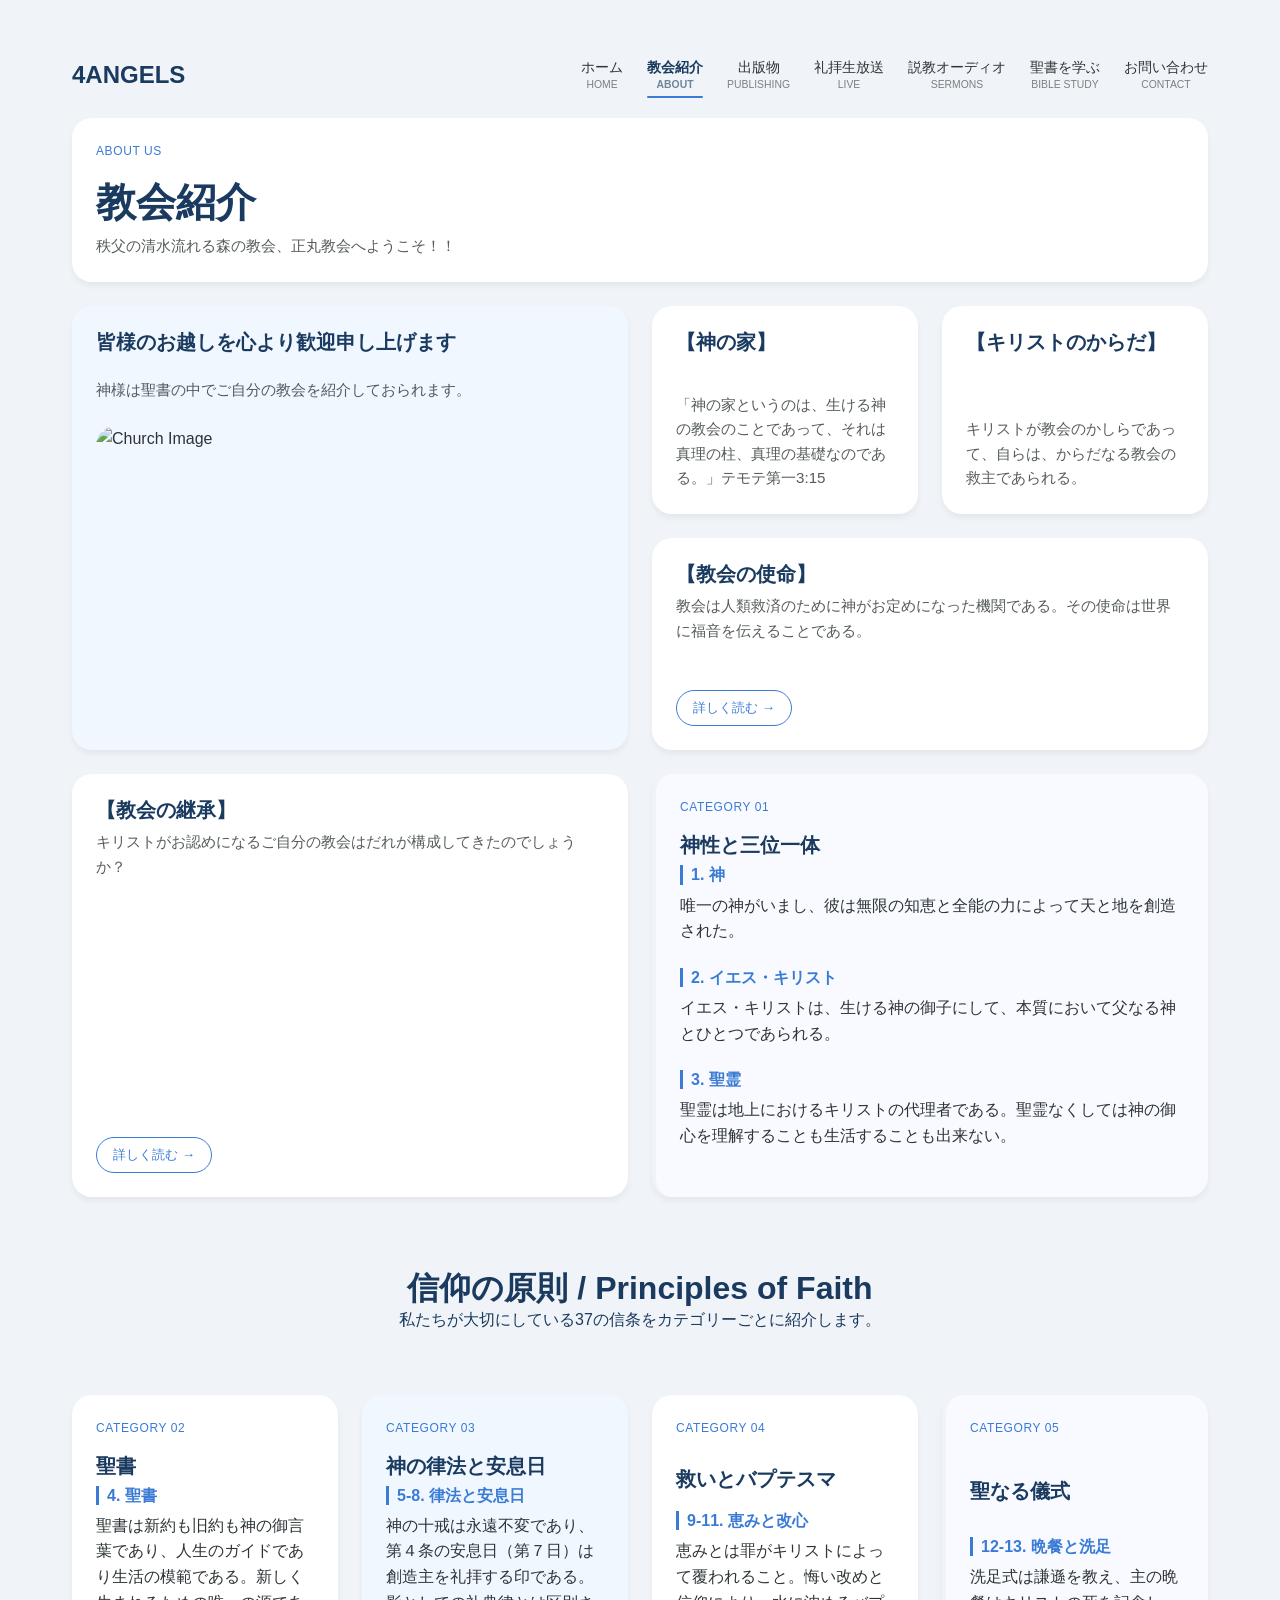
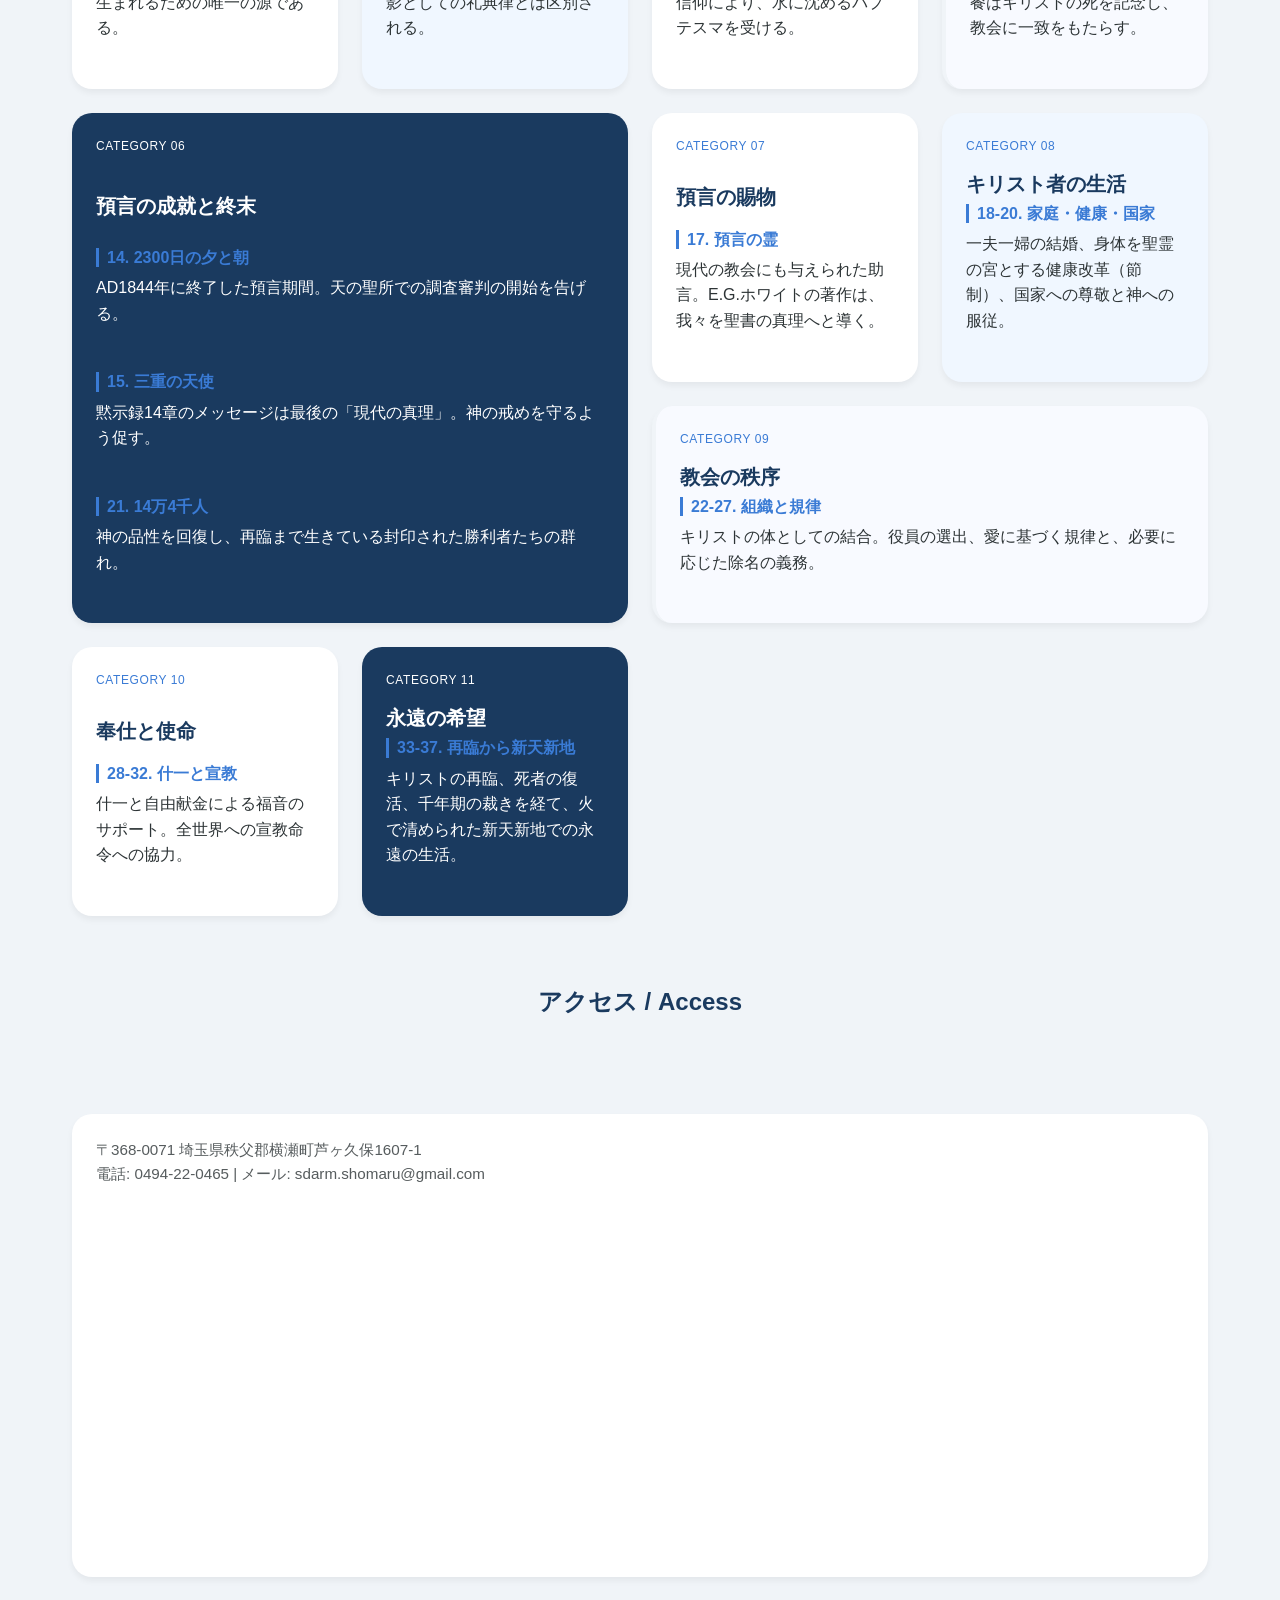
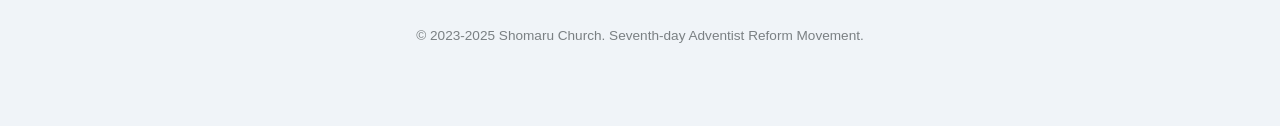
==== commit c50558e1: "🎨 Palette: Semantic Navigation Active State Implemented semantic and visual feedback for the active " ====
--- a/about.html
+++ b/about.html
@@ -47,7 +47,7 @@
                 </button>
                 <ul class="nav-links">
                     <li><a href="index.html" class="nav-link">ホーム<span class="en">Home</span></a></li>
-                    <li><a href="about.html" class="nav-link" aria-current="page">教会紹介<span class="en">About</span></a></li>
+                    <li><a href="about.html" class="nav-link active" aria-current="page">教会紹介<span class="en">About</span></a></li>
                     <li><a href="publishing.html" class="nav-link">出版物<span class="en">Publishing</span></a></li>
                     <li><a href="live.html" class="nav-link">礼拝生放送<span class="en">Live</span></a></li>
                     <li><a href="audio.html" class="nav-link">説教オーディオ<span class="en">Sermons</span></a></li>
--- a/css/components.css
+++ b/css/components.css
@@ -24,24 +24,6 @@
     font-size: 0.85rem;
     font-weight: 500;
     color: var(--text-color);
-    position: relative;
-    padding-bottom: 4px;
-}
-
-.nav-link[aria-current="page"] {
-    font-weight: 700;
-    color: var(--primary-color);
-}
-
-.nav-link[aria-current="page"]::after {
-    content: '';
-    position: absolute;
-    bottom: 0;
-    left: 10%;
-    width: 80%;
-    height: 2px;
-    background-color: var(--secondary-color);
-    border-radius: 2px;
 }
 
 .nav-link .en {
@@ -53,6 +35,25 @@
 
 .nav-link:hover {
     color: var(--secondary-color);
+}
+
+.nav-link.active,
+.nav-link[aria-current="page"] {
+    color: var(--primary-color);
+    font-weight: 700;
+    position: relative;
+}
+
+.nav-link.active::after,
+.nav-link[aria-current="page"]::after {
+    content: '';
+    position: absolute;
+    bottom: -5px;
+    left: 0;
+    width: 100%;
+    height: 2px;
+    background-color: var(--secondary-color);
+    border-radius: 2px;
 }
 
 /* Bento Tile Content */
